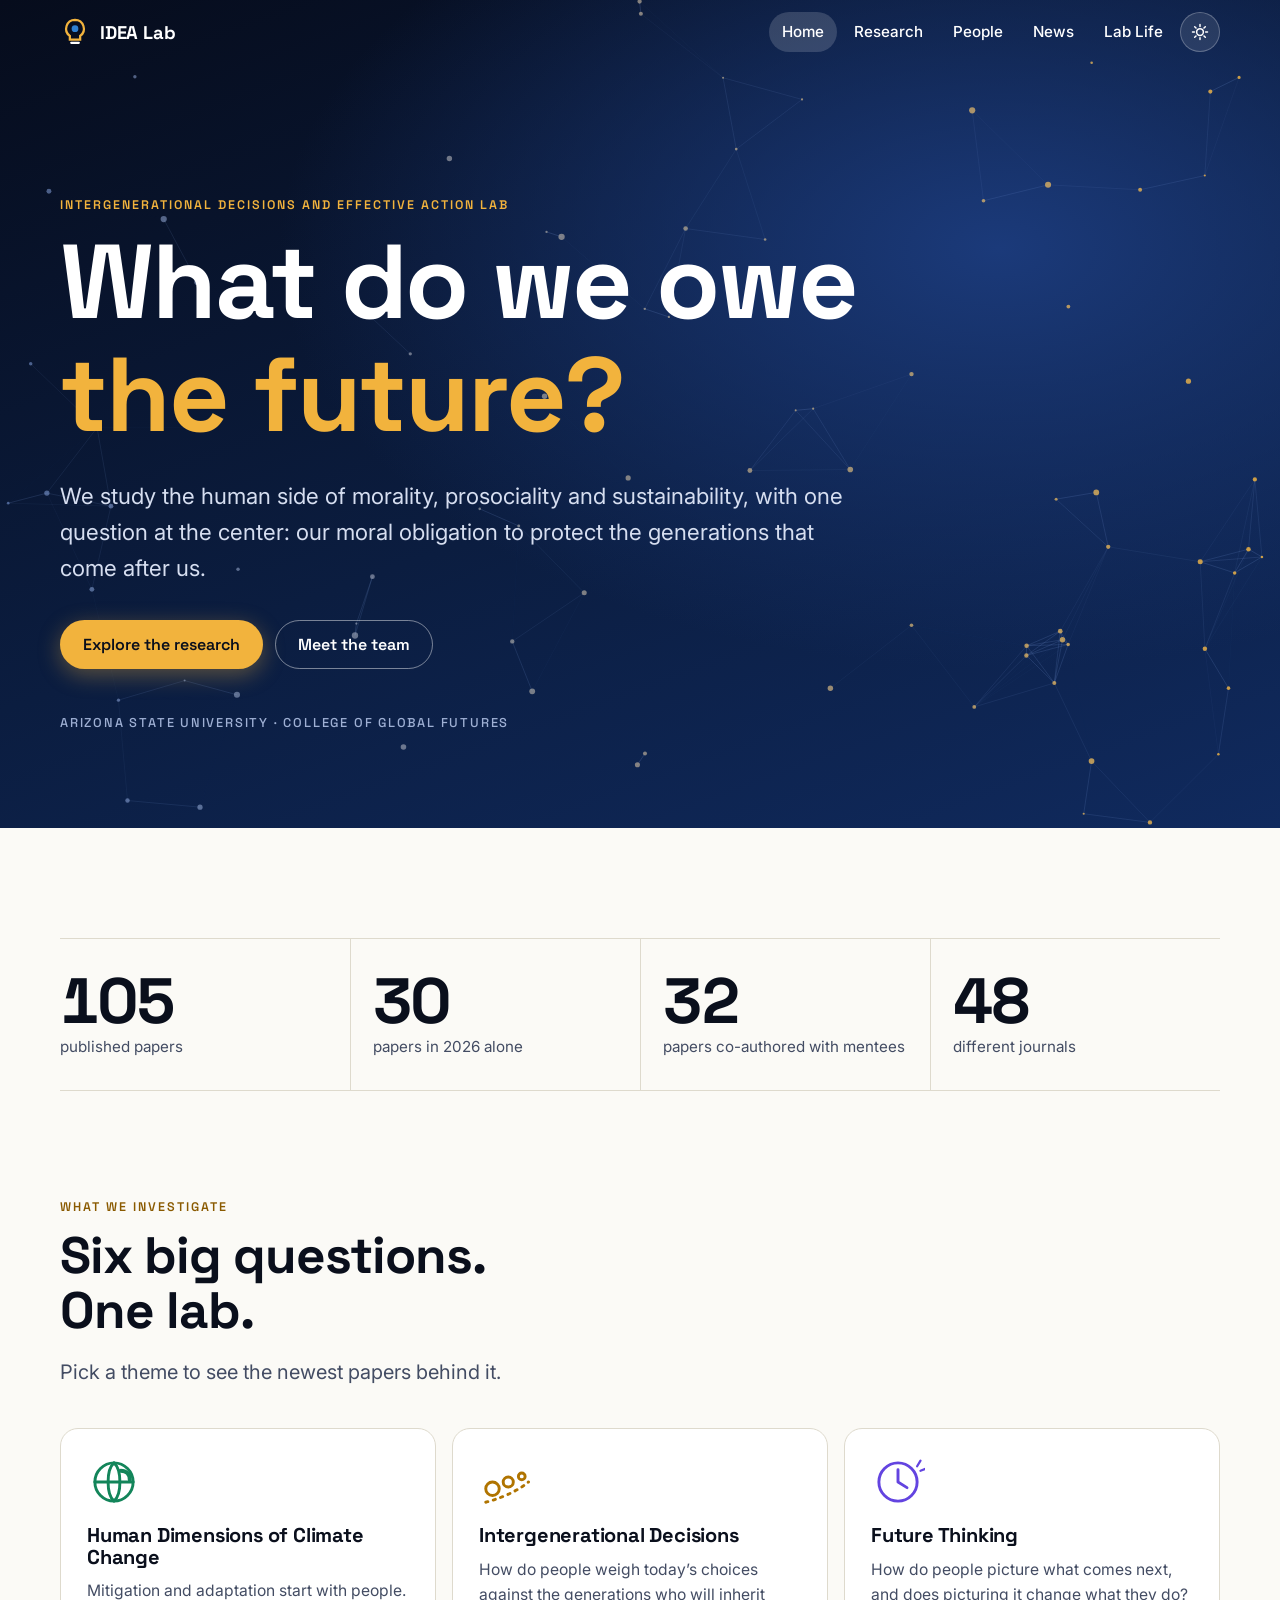
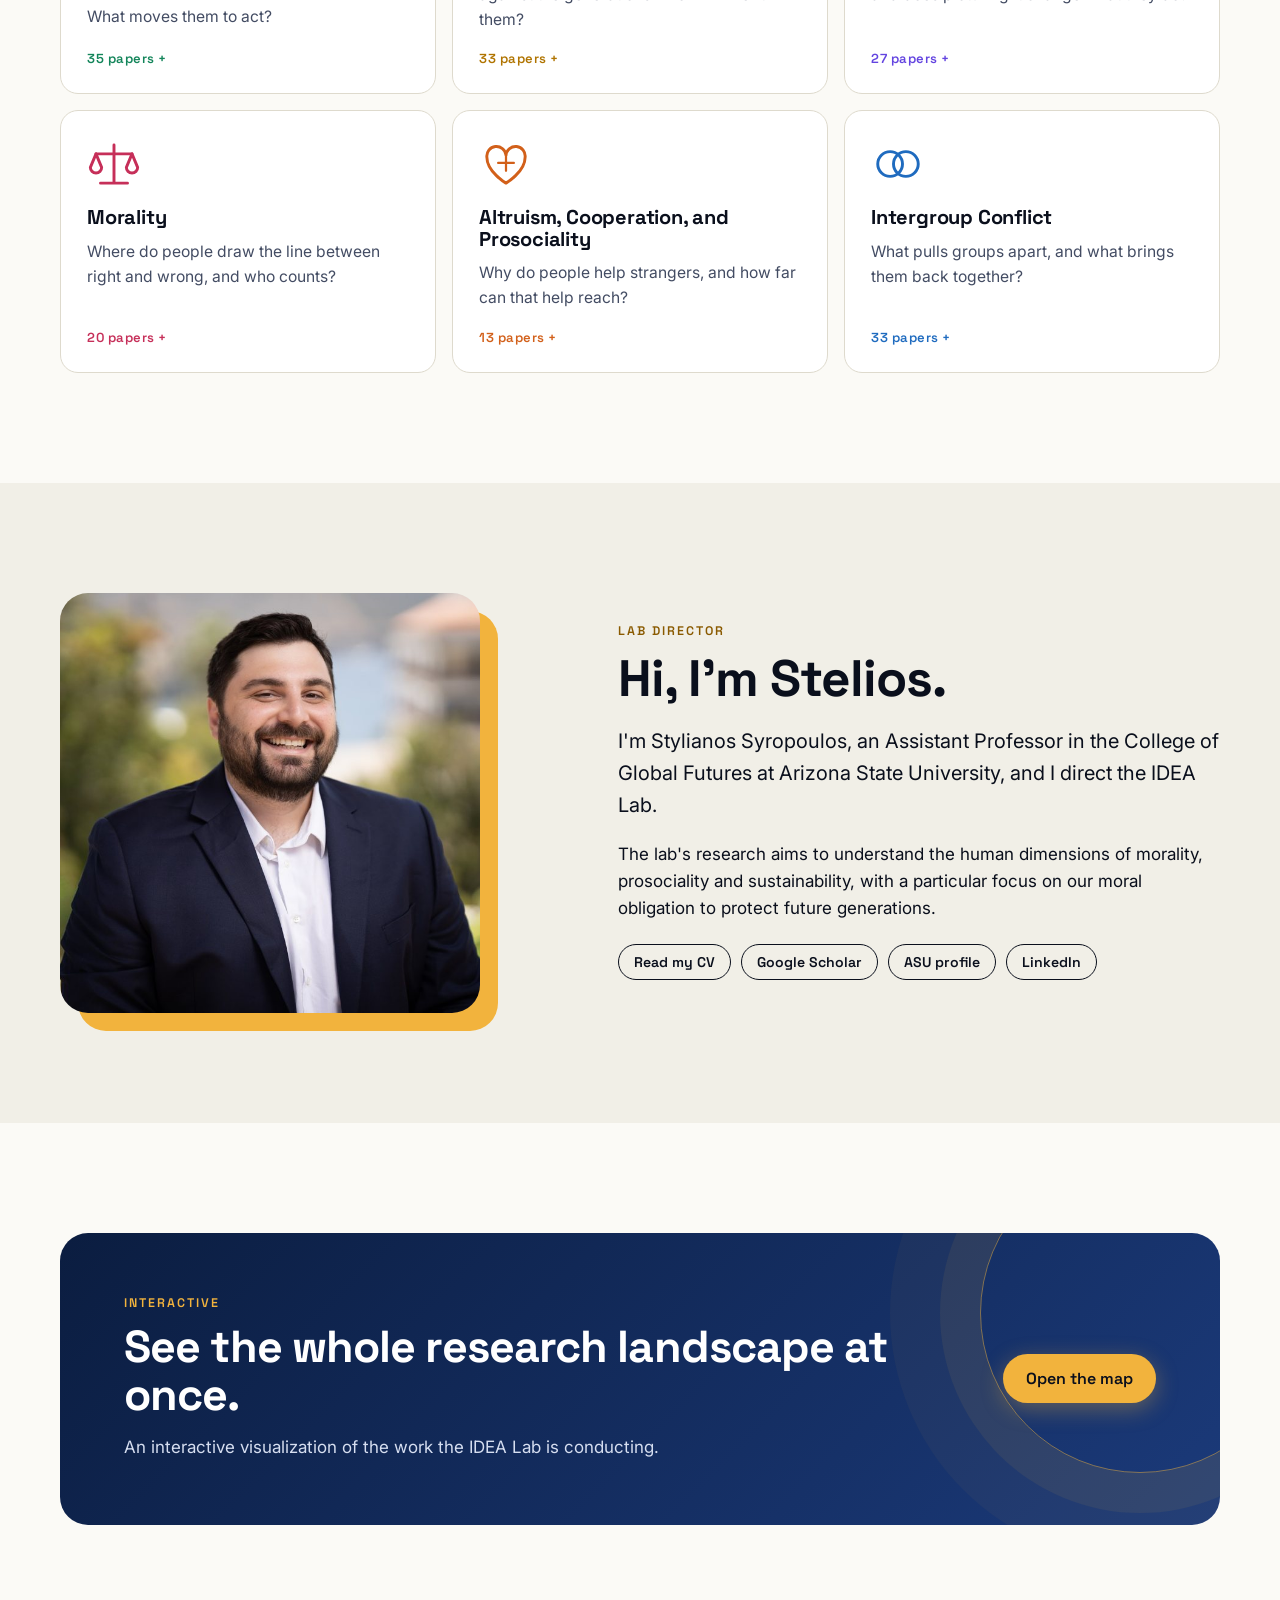
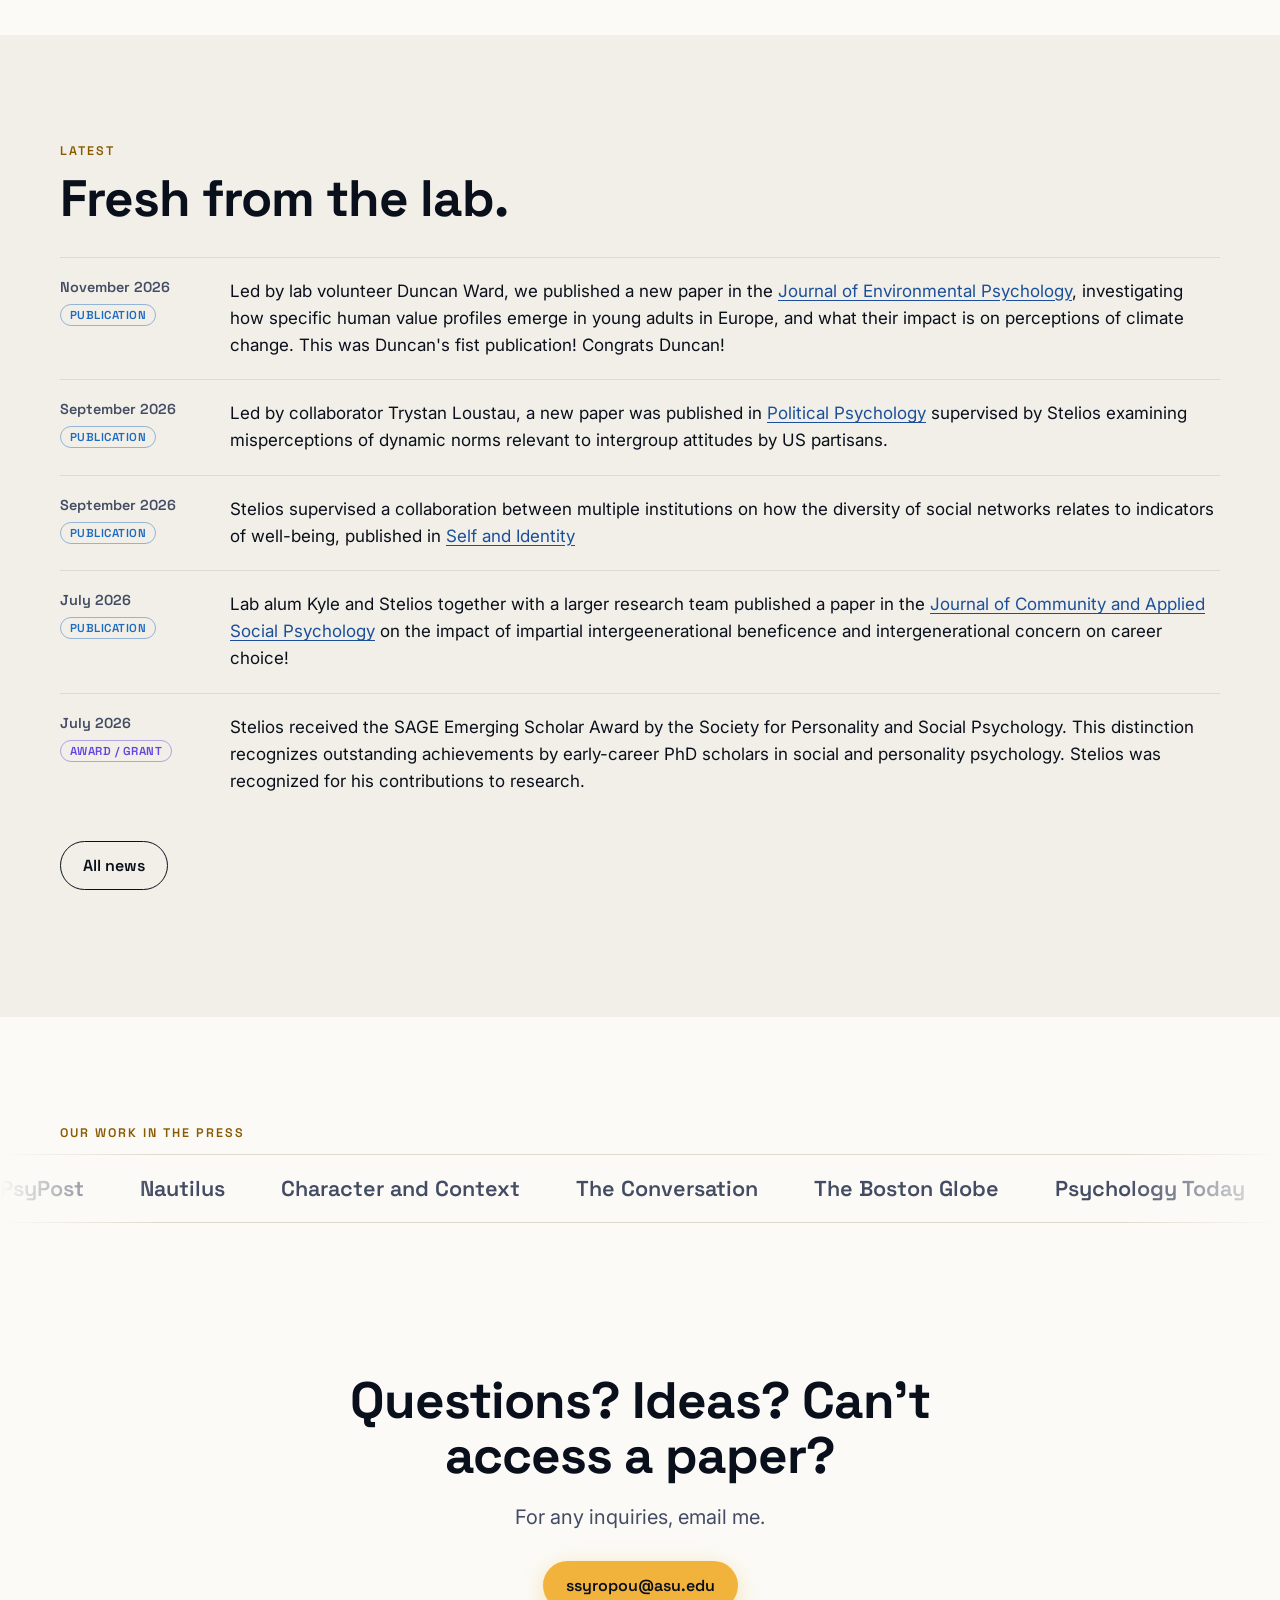
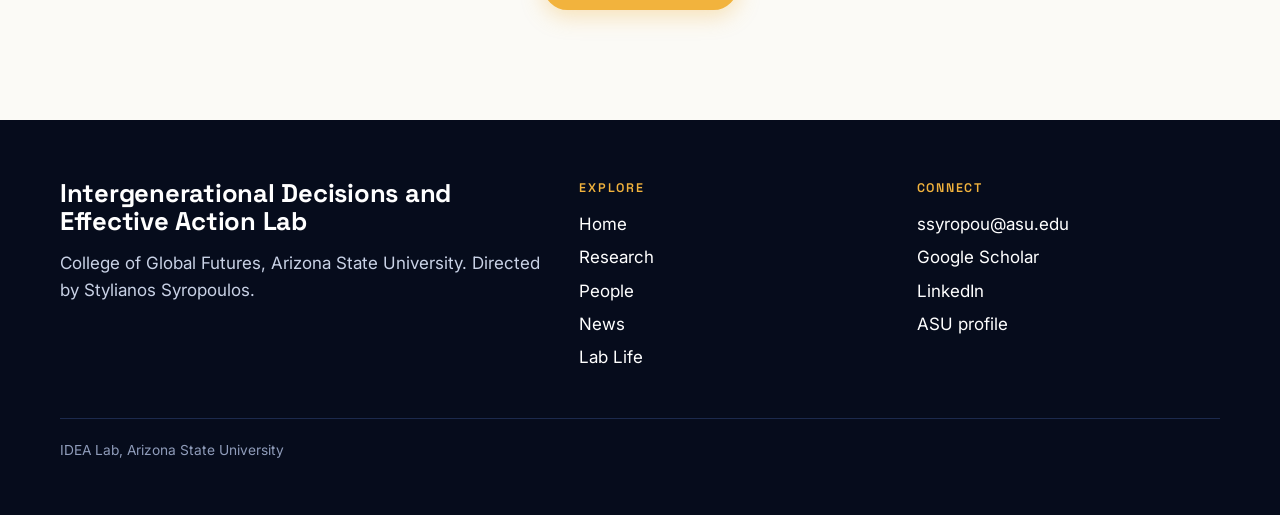
==== index.html @ 9a37e69f "Rebuild IDEA Lab website as an interactive static site Co-Authored-By: Claude Fable 5.2 <noreply@ant" ====
<!doctype html>
<html lang="en">
<head>
<meta charset="utf-8">
<meta name="viewport" content="width=device-width, initial-scale=1">
<title>IDEA Lab | Stylianos Syropoulos</title>
<meta name="description" content="The Intergenerational Decisions and Effective Action Lab at Arizona State University studies morality, prosociality and sustainability, with a focus on our obligation to protect future generations.">
<meta property="og:title" content="IDEA Lab | Stylianos Syropoulos">
<meta property="og:description" content="The Intergenerational Decisions and Effective Action Lab at Arizona State University studies morality, prosociality and sustainability, with a focus on our obligation to protect future generations.">
<meta property="og:image" content="assets/img/idea-lab-logo.png">
<link rel="icon" href="assets/img/favicon.svg" type="image/svg+xml">
<link rel="preconnect" href="https://fonts.googleapis.com">
<link rel="preconnect" href="https://fonts.gstatic.com" crossorigin>
<link href="https://fonts.googleapis.com/css2?family=Inter:wght@400;500;600&family=Space+Grotesk:wght@500;600;700&display=swap" rel="stylesheet">
<link rel="stylesheet" href="assets/css/site.css">
<script>try{var t=localStorage.getItem('theme')||(matchMedia('(prefers-color-scheme: dark)').matches?'dark':'light');document.documentElement.dataset.theme=t}catch(e){}</script>
</head>
<body data-page="home" class="home">
<header id="nav"></header>
<main>
<section class="hero">
  <canvas aria-hidden="true"></canvas>
  <div class="wrap">
    <span class="eyebrow">Intergenerational Decisions and Effective Action Lab</span>
    <h1>What do we owe <span class="rot">the future?</span></h1>
    <p>We study the human side of morality, prosociality and sustainability, with one question at the center: our moral obligation to protect the generations that come after us.</p>
    <div class="cta">
      <a class="btn gold" href="research.html">Explore the research</a>
      <a class="btn ghost" href="people.html">Meet the team</a>
    </div>
    <span class="scroll-hint">Arizona State University · College of Global Futures</span>
  </div>
</section>

<section class="section" style="padding-bottom:0">
  <div class="wrap"><div class="stats" id="stats"></div></div>
</section>

<section class="section">
  <div class="wrap">
    <span class="eyebrow">What we investigate</span>
    <h2>Six big questions.<br>One lab.</h2>
    <p class="lede" style="margin-top:18px">Pick a theme to see the newest papers behind it.</p>
    <div class="themes" id="themes"></div>
  </div>
</section>

<section class="section alt">
  <div class="wrap split">
    <div class="portrait reveal"><img src="assets/img/stelios.jpg" alt="Stylianos Syropoulos"></div>
    <div class="reveal">
      <span class="eyebrow">Lab director</span>
      <h2>Hi, I'm Stelios.</h2>
      <p class="lede" style="margin-top:18px;color:var(--ink)">I'm Stylianos Syropoulos, an Assistant Professor in the College of Global Futures at Arizona State University, and I direct the IDEA Lab.</p>
      <p>The lab's research aims to understand the human dimensions of morality, prosociality and sustainability, with a particular focus on our moral obligation to protect future generations.</p>
      <div class="links">
        <a class="btn line small" href="https://drive.google.com/file/d/1bDPRRRMNZccow4m5jPc5edH4H73I4Wsi/view?usp=sharing" target="_blank" rel="noopener">Read my CV</a>
        <a class="btn line small" href="https://scholar.google.com/citations?user=N1vvKpQAAAAJ&hl=en" target="_blank" rel="noopener">Google Scholar</a>
        <a class="btn line small" href="https://search.asu.edu/profile/3260579" target="_blank" rel="noopener">ASU profile</a>
        <a class="btn line small" href="https://www.linkedin.com/in/stylianos-syropoulos-165437382/" target="_blank" rel="noopener">LinkedIn</a>
      </div>
    </div>
  </div>
</section>

<section class="section">
  <div class="wrap">
    <div class="callout reveal">
      <div class="orb" aria-hidden="true"></div>
      <div><span class="eyebrow" style="color:var(--gold)">Interactive</span>
        <h2>See the whole research landscape at once.</h2>
        <p>An interactive visualization of the work the IDEA Lab is conducting.</p></div>
      <a class="btn gold" href="https://syropoulosstylianos-cyber.github.io/research-landscape/" target="_blank" rel="noopener">Open the map</a>
    </div>
  </div>
</section>

<section class="section alt">
  <div class="wrap">
    <span class="eyebrow">Latest</span>
    <h2>Fresh from the lab.</h2>
    <div class="news-list" id="latest"></div>
    <p style="margin-top:26px"><a class="btn line" href="news.html">All news</a></p>
  </div>
</section>

<section class="section" style="padding-bottom:40px">
  <div class="wrap"><span class="eyebrow">Our work in the press</span></div>
  <div class="marquee" id="outlets" aria-label="Media outlets that have covered the lab's research"></div>
</section>

<section class="section">
  <div class="wrap" style="text-align:center">
    <h2 style="max-width:18ch;margin-inline:auto">Questions? Ideas? Can't access a paper?</h2>
    <p class="lede" style="margin:18px auto 28px">For any inquiries, email me.</p>
    <a class="btn gold" href="mailto:ssyropou@asu.edu">ssyropou@asu.edu</a>
  </div>
</section>
</main>
<footer id="footer"></footer>
<script src="assets/js/site.js"></script>
</body>
</html>
---- assets/css/site.css ----
/* IDEA Lab site styles */
:root {
  --bg: #fbfaf6;
  --bg-2: #f1efe7;
  --ink: #0a0f1c;
  --muted: #434c63;
  --card: #ffffff;
  --line: #dedacd;
  --navy: #0b1d40;
  --navy-2: #13295a;
  --gold: #f2b33d;
  --gold-ink: #8a5a00;
  --link: #1b4f9c;
  --shadow: 0 1px 2px rgba(10, 15, 28, .06), 0 8px 28px rgba(10, 15, 28, .08);
  --c-climate: #13855a;
  --c-intergen: #b07400;
  --c-future: #6344e0;
  --c-morality: #c62f59;
  --c-prosocial: #d2601a;
  --c-intergroup: #1f6bbf;
  --c-publication: #1f6bbf;
  --c-presentation: #c62f59;
  --c-outreach: #13855a;
  --c-award: #6344e0;
  --c-lab: #b07400;
  --radius: 18px;
  --display: "Space Grotesk", "Inter", system-ui, sans-serif;
  --body: "Inter", system-ui, -apple-system, "Segoe UI", sans-serif;
}
:root[data-theme="dark"] {
  --bg: #070d1c;
  --bg-2: #0c1530;
  --ink: #f4f2ea;
  --muted: #b4bdd2;
  --card: #101a36;
  --line: #24325a;
  --gold-ink: #f2b33d;
  --link: #8fc0ff;
  --shadow: 0 1px 2px rgba(0, 0, 0, .4), 0 10px 30px rgba(0, 0, 0, .35);
  --c-climate: #4fd39f;
  --c-intergen: #f2b33d;
  --c-future: #a995ff;
  --c-morality: #ff7fa1;
  --c-prosocial: #ff9a5c;
  --c-intergroup: #74b4ff;
  --c-publication: #74b4ff;
  --c-presentation: #ff7fa1;
  --c-outreach: #4fd39f;
  --c-award: #a995ff;
  --c-lab: #f2b33d;
}
* { box-sizing: border-box; }
html { scroll-behavior: smooth; -webkit-text-size-adjust: 100%; }
body {
  margin: 0; background: var(--bg); color: var(--ink);
  font: 17px/1.6 var(--body); -webkit-font-smoothing: antialiased;
}
img { max-width: 100%; display: block; }
a { color: var(--link); text-underline-offset: 3px; }
h1, h2, h3 { font-family: var(--display); line-height: 1.08; letter-spacing: -.02em; margin: 0; }
h2 { font-size: clamp(2rem, 4.4vw, 3.2rem); }
h3 { font-size: 1.25rem; letter-spacing: -.01em; }
p { margin: 0 0 1em; }
button { font: inherit; color: inherit; cursor: pointer; }
.wrap { width: min(1160px, 100% - 40px); margin-inline: auto; }
.section { padding: clamp(56px, 9vw, 110px) 0; }
.section.alt { background: var(--bg-2); }
.eyebrow {
  font: 600 .78rem/1 var(--display); letter-spacing: .16em; text-transform: uppercase;
  color: var(--gold-ink); margin-bottom: 14px; display: block;
}
.lede { font-size: clamp(1.05rem, 1.6vw, 1.25rem); color: var(--muted); max-width: 62ch; }
.sr { position: absolute; width: 1px; height: 1px; overflow: hidden; clip: rect(0 0 0 0); }

/* nav */
#nav {
  position: sticky; top: 0; z-index: 50; height: 64px;
  background: color-mix(in srgb, var(--bg) 86%, transparent);
  backdrop-filter: saturate(1.4) blur(14px); border-bottom: 1px solid var(--line);
}
.nav-in { height: 64px; display: flex; align-items: center; gap: 22px; }
.brand { display: flex; align-items: center; gap: 10px; text-decoration: none; color: var(--ink); font: 700 1.15rem var(--display); letter-spacing: -.01em; }
.brand svg { width: 30px; height: 30px; }
.nav-links { margin-left: auto; display: flex; gap: 4px; align-items: center; }
.nav-links a {
  text-decoration: none; color: var(--ink); font-weight: 500; font-size: .95rem;
  padding: 8px 13px; border-radius: 999px; transition: background .2s;
}
.nav-links a:hover { background: var(--bg-2); }
.nav-links a[aria-current="page"] { background: var(--navy); color: #fff; }
:root[data-theme="dark"] .nav-links a[aria-current="page"] { background: var(--gold); color: #0a0f1c; }
.icon-btn {
  width: 40px; height: 40px; border-radius: 50%; border: 1px solid var(--line);
  background: var(--card); display: grid; place-items: center;
}
.icon-btn svg { width: 18px; height: 18px; }
#menu-btn { display: none; }
@media (max-width: 760px) {
  #menu-btn { display: grid; margin-left: auto; }
  .nav-links {
    position: absolute; top: 64px; left: 0; right: 0; flex-direction: column; align-items: stretch;
    background: var(--bg); border-bottom: 1px solid var(--line); padding: 10px 20px 18px; margin: 0; display: none;
  }
  .nav-links.open { display: flex; }
  .nav-links a { padding: 12px 14px; font-size: 1.05rem; }
  #theme-btn { align-self: flex-start; margin-top: 6px; }
}

/* buttons, chips */
.btn {
  display: inline-flex; align-items: center; gap: 8px; text-decoration: none;
  font: 600 1rem var(--display); padding: 13px 22px; border-radius: 999px;
  border: 1.5px solid transparent; transition: transform .15s, box-shadow .2s, background .2s;
}
.btn:hover { transform: translateY(-2px); }
.btn.gold { background: var(--gold); color: #0a0f1c; box-shadow: 0 6px 22px rgba(242, 179, 61, .35); }
.btn.ghost { border-color: rgba(255, 255, 255, .45); color: #fff; }
.btn.ghost:hover { background: rgba(255, 255, 255, .1); }
.btn.line { border-color: var(--ink); color: var(--ink); background: transparent; }
.btn.line:hover { background: var(--ink); color: var(--bg); }
.btn.small { padding: 8px 15px; font-size: .88rem; }
.chips { display: flex; flex-wrap: wrap; gap: 8px; }
.chip {
  --c: var(--ink);
  border: 1.5px solid var(--line); background: var(--card); color: var(--ink);
  padding: 7px 14px; border-radius: 999px; font: 500 .9rem var(--body);
  display: inline-flex; align-items: center; gap: 8px; transition: all .15s;
}
.chip::before { content: ""; width: 9px; height: 9px; border-radius: 50%; background: var(--c); }
.chip.plain::before { display: none; }
.chip:hover { border-color: var(--c); }
.chip[aria-pressed="true"] { background: var(--c); border-color: var(--c); color: #fff; }
.chip[aria-pressed="true"]::before { background: #fff; }
:root[data-theme="dark"] .chip[aria-pressed="true"] { color: #0a0f1c; }
:root[data-theme="dark"] .chip[aria-pressed="true"]::before { background: #0a0f1c; }
.chip .ct { opacity: .65; font-variant-numeric: tabular-nums; font-size: .82rem; }
.tag {
  --c: var(--muted); font: 600 .72rem var(--display); letter-spacing: .04em; text-transform: uppercase;
  color: var(--c); border: 1.5px solid color-mix(in srgb, var(--c) 45%, transparent);
  padding: 3px 9px; border-radius: 999px; background: transparent; white-space: nowrap;
}
button.tag:hover { background: color-mix(in srgb, var(--c) 14%, transparent); }
[data-c="climate"] { --c: var(--c-climate); } [data-c="intergen"] { --c: var(--c-intergen); }
[data-c="future"] { --c: var(--c-future); } [data-c="morality"] { --c: var(--c-morality); }
[data-c="prosocial"] { --c: var(--c-prosocial); } [data-c="intergroup"] { --c: var(--c-intergroup); }
[data-c="publication"] { --c: var(--c-publication); } [data-c="presentation"] { --c: var(--c-presentation); }
[data-c="outreach"] { --c: var(--c-outreach); } [data-c="award"] { --c: var(--c-award); } [data-c="lab"] { --c: var(--c-lab); }

/* hero */
.hero {
  position: relative; min-height: min(92vh, 860px); display: grid; align-items: center;
  background: radial-gradient(1200px 700px at 78% 30%, #1b3a7a 0%, transparent 60%), linear-gradient(160deg, #060c1c 0%, #0b1d40 55%, #102a5e 100%);
  color: #fff; overflow: hidden; margin-top: -64px; padding: 130px 0 90px;
}
.hero canvas { position: absolute; inset: 0; width: 100%; height: 100%; }
.hero .wrap { position: relative; }
.hero .eyebrow { color: var(--gold); }
.hero h1 { font-size: clamp(2.7rem, 8.2vw, 6.6rem); font-weight: 700; max-width: 13ch; }
.hero h1 .rot { color: var(--gold); display: inline-block; min-width: 4ch; transition: opacity .35s, transform .35s; }
.hero h1 .rot.out { opacity: 0; transform: translateY(.25em); }
.hero p { font-size: clamp(1.08rem, 1.9vw, 1.4rem); max-width: 56ch; color: #d6def0; margin: 26px 0 34px; }
.hero .cta { display: flex; flex-wrap: wrap; gap: 12px; }
.hero .scroll-hint { position: absolute; bottom: -62px; left: 0; font: 500 .8rem var(--display); letter-spacing: .14em; text-transform: uppercase; color: #9fb0d4; }
body.home #nav:not(.scrolled) { background: transparent; border-color: transparent; backdrop-filter: none; }
body.home #nav:not(.scrolled) .brand, body.home #nav:not(.scrolled) .nav-links a { color: #fff; }
body.home #nav:not(.scrolled) .nav-links a:hover { background: rgba(255, 255, 255, .12); }
body.home #nav:not(.scrolled) .nav-links a[aria-current="page"] { background: rgba(255, 255, 255, .16); color: #fff; }
body.home #nav:not(.scrolled) .icon-btn { background: rgba(255, 255, 255, .1); border-color: rgba(255, 255, 255, .25); color: #fff; }
@media (max-width: 760px) { body.home #nav:not(.scrolled) .nav-links { background: #0b1d40; } }

/* page head (inner pages) */
.page-head { padding: clamp(48px, 8vw, 96px) 0 clamp(24px, 4vw, 44px); }
.page-head h1 { font-size: clamp(2.6rem, 7vw, 5.2rem); max-width: 16ch; }
.page-head h1 em { font-style: normal; color: var(--gold-ink); }
.page-head .lede { margin-top: 20px; }

/* stats */
.stats { display: grid; grid-template-columns: repeat(4, 1fr); gap: 0; border-top: 1px solid var(--line); border-bottom: 1px solid var(--line); }
.stat { padding: 30px 22px; border-left: 1px solid var(--line); }
.stat:first-child { border-left: 0; padding-left: 0; }
.stat b { display: block; font: 700 clamp(2.4rem, 5vw, 4rem)/1 var(--display); letter-spacing: -.03em; font-variant-numeric: tabular-nums; }
.stat span { color: var(--muted); font-size: .95rem; }
@media (max-width: 760px) { .stats { grid-template-columns: 1fr 1fr; } .stat:nth-child(3) { border-left: 0; padding-left: 0; } .stat:nth-child(n+3) { border-top: 1px solid var(--line); } }

/* theme cards */
.themes { display: grid; grid-template-columns: repeat(3, 1fr); gap: 16px; margin-top: 40px; }
@media (max-width: 960px) { .themes { grid-template-columns: 1fr 1fr; } }
@media (max-width: 620px) { .themes { grid-template-columns: 1fr; } }
.theme {
  text-align: left; background: var(--card); border: 1.5px solid var(--line); border-radius: var(--radius);
  padding: 26px; position: relative; overflow: hidden; transition: transform .2s, border-color .2s, box-shadow .2s;
  display: flex; flex-direction: column; gap: 10px;
}
.theme:hover, .theme[aria-expanded="true"] { transform: translateY(-4px); border-color: var(--c); box-shadow: var(--shadow); }
.theme svg.ico { width: 54px; height: 54px; color: var(--c); margin-bottom: 6px; }
.theme .q { color: var(--muted); font-size: .98rem; margin: 0; }
.theme .n { font: 600 .82rem var(--display); color: var(--c); letter-spacing: .04em; margin-top: auto; padding-top: 8px; }
.theme .n::after { content: " +"; }
.theme[aria-expanded="true"] .n::after { content: " \2212"; }
.theme-panel {
  grid-column: 1 / -1; background: var(--card); border: 1.5px solid var(--c); border-radius: var(--radius);
  padding: 26px; animation: pop .25s ease;
}
.theme-panel ol { list-style: none; margin: 14px 0 18px; padding: 0; display: grid; gap: 12px; }
.theme-panel li a { color: var(--ink); font-weight: 600; text-decoration: none; }
.theme-panel li a:hover { text-decoration: underline; }
.theme-panel li small { display: block; color: var(--muted); }
@keyframes pop { from { opacity: 0; transform: translateY(-8px); } }

/* split */
.split { display: grid; grid-template-columns: 1fr 1.25fr; gap: clamp(28px, 6vw, 80px); align-items: center; }
@media (max-width: 820px) { .split { grid-template-columns: 1fr; } }
.portrait { position: relative; max-width: 420px; }
.portrait img { border-radius: 28px; width: 100%; aspect-ratio: 1; object-fit: cover; position: relative; }
.portrait::before { content: ""; position: absolute; inset: 18px -18px -18px 18px; border-radius: 28px; background: var(--gold); }
.links { display: flex; flex-wrap: wrap; gap: 10px; margin-top: 22px; }

/* news */
.news-list { display: grid; gap: 0; margin-top: 30px; }
.news-item {
  display: grid; grid-template-columns: 150px 1fr; gap: 20px; padding: 20px 0; border-top: 1px solid var(--line);
}
.news-item .when { font: 600 .9rem var(--display); color: var(--muted); display: flex; flex-direction: column; gap: 8px; align-items: flex-start; }
.news-item p { margin: 0; }
@media (max-width: 620px) { .news-item { grid-template-columns: 1fr; gap: 8px; } .news-item .when { flex-direction: row; align-items: center; } }
.timeline { position: relative; margin-top: 10px; }
.tl-year { font: 700 clamp(3rem, 8vw, 5.5rem)/1 var(--display); letter-spacing: -.04em; color: color-mix(in srgb, var(--ink) 14%, transparent); margin: 46px 0 6px; }
.tl-month { display: grid; grid-template-columns: 150px 1fr; gap: 20px; padding: 22px 0; border-top: 1px solid var(--line); }
.tl-month > h3 { position: sticky; top: 84px; align-self: start; }
.tl-month > h3 small { display: block; font: 500 .82rem var(--body); color: var(--muted); letter-spacing: 0; margin-top: 4px; }
.tl-items { display: grid; gap: 12px; }
.tl-item { background: var(--card); border: 1px solid var(--line); border-left: 5px solid var(--c); border-radius: 12px; padding: 14px 18px; }
.tl-item .tag { float: right; margin: 2px 0 6px 12px; }
.tl-item p { margin: 0; }
@media (max-width: 620px) { .tl-month { grid-template-columns: 1fr; gap: 10px; } .tl-month > h3 { position: static; } }

/* marquee */
.marquee { overflow: hidden; border-block: 1px solid var(--line); padding: 20px 0; mask-image: linear-gradient(90deg, transparent, #000 12%, #000 88%, transparent); }
.marquee-track { display: flex; gap: 56px; width: max-content; animation: slide 46s linear infinite; }
.marquee:hover .marquee-track { animation-play-state: paused; }
.marquee span { font: 600 1.35rem var(--display); color: var(--muted); white-space: nowrap; }
@keyframes slide { to { transform: translateX(-50%); } }

/* callout */
.callout {
  background: linear-gradient(135deg, #0b1d40, #1b3a7a); color: #fff; border-radius: 28px;
  padding: clamp(30px, 6vw, 64px); display: grid; grid-template-columns: 1.4fr auto; gap: 30px; align-items: center; position: relative; overflow: hidden;
}
.callout h2 { font-size: clamp(1.8rem, 4vw, 2.8rem); }
.callout p { color: #d6def0; margin: 14px 0 0; max-width: 52ch; }
.callout .orb { position: absolute; right: -80px; top: -80px; width: 320px; height: 320px; border-radius: 50%; border: 1px solid rgba(242, 179, 61, .5); box-shadow: 0 0 0 40px rgba(242, 179, 61, .07), 0 0 0 90px rgba(242, 179, 61, .04); }
@media (max-width: 760px) { .callout { grid-template-columns: 1fr; } }

/* research */
.yearchart { display: flex; align-items: flex-end; gap: 10px; height: 190px; margin: 34px 0 8px; }
.ybar { flex: 1; display: flex; flex-direction: column; justify-content: flex-end; align-items: center; gap: 6px; background: none; border: 0; padding: 0; height: 100%; }
.ybar i { display: block; width: 100%; border-radius: 8px 8px 2px 2px; background: color-mix(in srgb, var(--ink) 18%, transparent); transition: background .2s, height .6s cubic-bezier(.2, .8, .2, 1); min-height: 4px; }
.ybar:hover i { background: color-mix(in srgb, var(--ink) 40%, transparent); }
.ybar[aria-pressed="true"] i { background: var(--gold); }
.ybar b { font: 700 .95rem var(--display); }
.ybar span { font: 500 .82rem var(--display); color: var(--muted); }
.controls { position: sticky; top: 64px; z-index: 20; background: color-mix(in srgb, var(--bg) 92%, transparent); backdrop-filter: blur(12px); padding: 16px 0; border-bottom: 1px solid var(--line); display: grid; gap: 12px; }
.search { position: relative; }
.search input {
  width: 100%; font: 500 1.05rem var(--body); padding: 15px 18px 15px 48px; border-radius: 14px;
  border: 1.5px solid var(--line); background: var(--card); color: var(--ink); outline: none;
}
.search input:focus { border-color: var(--ink); }
.search svg { position: absolute; left: 16px; top: 50%; translate: 0 -50%; width: 20px; height: 20px; color: var(--muted); }
.result-line { display: flex; justify-content: space-between; align-items: center; gap: 12px; flex-wrap: wrap; margin: 22px 0 8px; color: var(--muted); font-size: .95rem; }
.result-line b { color: var(--ink); font-family: var(--display); font-size: 1.15rem; }
.linkish { background: none; border: 0; padding: 0; color: var(--link); text-decoration: underline; text-underline-offset: 3px; }
.pubs { display: grid; gap: 12px; }
.pub {
  background: var(--card); border: 1px solid var(--line); border-radius: 16px; padding: 20px 22px;
  display: grid; grid-template-columns: 58px 1fr; gap: 6px 16px; transition: border-color .2s, box-shadow .2s;
}
.pub:hover { border-color: color-mix(in srgb, var(--ink) 40%, transparent); box-shadow: var(--shadow); }
.pub .num { font: 700 1.5rem/1.2 var(--display); color: color-mix(in srgb, var(--ink) 28%, transparent); font-variant-numeric: tabular-nums; }
.pub h3 { font: 600 1.14rem/1.35 var(--display); letter-spacing: -.01em; }
.pub h3 a { color: var(--ink); text-decoration: none; background: linear-gradient(var(--gold), var(--gold)) 0 100% / 0 2px no-repeat; transition: background-size .25s; }
.pub h3 a:hover { background-size: 100% 2px; }
.pub .au { color: var(--muted); font-size: .92rem; margin: 6px 0 0; }
.pub .au b { color: var(--ink); }
.pub .meta { display: flex; flex-wrap: wrap; gap: 8px; align-items: center; margin-top: 10px; font-size: .9rem; }
.pub .jr { font-weight: 600; font-style: italic; }
.pub .press { font-size: .9rem; margin-top: 8px; color: var(--muted); }
.pub .cite { grid-column: 2; margin-top: 10px; font-size: .9rem; background: var(--bg-2); border-radius: 10px; padding: 12px 14px; overflow-wrap: anywhere; }
.pub .cite a { color: inherit; }
@media (max-width: 620px) { .pub { grid-template-columns: 1fr; } .pub .cite { grid-column: 1; } .pub .num { font-size: 1rem; } }
.legend { color: var(--muted); font-size: .88rem; margin-top: 10px; }
.empty { text-align: center; padding: 60px 0; color: var(--muted); }

/* people */
.people { display: grid; grid-template-columns: repeat(auto-fill, minmax(230px, 1fr)); gap: 18px; margin-top: 34px; }
.person {
  text-align: left; background: var(--card); border: 1px solid var(--line); border-radius: var(--radius); padding: 0; overflow: hidden;
  transition: transform .2s, box-shadow .2s; display: flex; flex-direction: column;
}
.person:hover { transform: translateY(-5px); box-shadow: var(--shadow); }
.person .ph { aspect-ratio: 1; overflow: hidden; background: var(--bg-2); }
.person img { width: 100%; height: 100%; object-fit: cover; transition: transform .5s; }
.person:hover img { transform: scale(1.05); }
.person .tx { padding: 16px 18px 18px; }
.person .role { font: 600 .74rem var(--display); letter-spacing: .08em; text-transform: uppercase; color: var(--gold-ink); }
.person h3 { margin-top: 5px; font-size: 1.12rem; }
.person .more { color: var(--muted); font-size: .86rem; margin-top: 8px; display: block; }
.person .now { font-size: .9rem; color: var(--muted); margin: 8px 0 0; }
.director { display: grid; grid-template-columns: 300px 1fr; gap: clamp(24px, 5vw, 56px); align-items: center; background: var(--card); border: 1px solid var(--line); border-radius: 28px; padding: clamp(20px, 4vw, 40px); margin-top: 34px; }
.director img { border-radius: 20px; aspect-ratio: 1; object-fit: cover; width: 100%; }
@media (max-width: 760px) { .director { grid-template-columns: 1fr; } .director img { max-width: 260px; } }

dialog { border: 0; padding: 0; background: transparent; max-width: min(760px, 100% - 28px); width: 100%; color: var(--ink); }
dialog::backdrop { background: rgba(4, 8, 20, .72); backdrop-filter: blur(4px); }
.modal { background: var(--card); border-radius: 24px; padding: clamp(22px, 4vw, 38px); display: grid; grid-template-columns: 200px 1fr; gap: 26px; position: relative; animation: pop .25s ease; }
.modal img { border-radius: 16px; aspect-ratio: 1; object-fit: cover; width: 100%; }
.modal .bio { font-size: .98rem; }
@media (max-width: 620px) { .modal { grid-template-columns: 1fr; } .modal img { max-width: 160px; } }
.x { position: absolute; top: 12px; right: 12px; }

/* lab life */
.events { display: grid; gap: clamp(36px, 6vw, 70px); margin-top: 30px; }
.event { display: grid; grid-template-columns: 1fr 1.5fr; gap: clamp(20px, 4vw, 48px); align-items: start; }
.event:nth-child(even) { grid-template-columns: 1.5fr 1fr; }
.event:nth-child(even) .ev-tx { order: 2; }
.ev-tx { position: sticky; top: 96px; }
.ev-tx time { font: 600 .82rem var(--display); letter-spacing: .14em; text-transform: uppercase; color: var(--gold-ink); }
.ev-tx p { font: 500 clamp(1.2rem, 2.2vw, 1.6rem)/1.3 var(--display); letter-spacing: -.01em; margin-top: 10px; }
.shots { display: grid; gap: 10px; grid-template-columns: repeat(2, 1fr); }
.shots.n1 { grid-template-columns: 1fr; }
.shots.n3 button:first-child { grid-column: 1 / -1; }
.shots button { border: 0; padding: 0; border-radius: 16px; overflow: hidden; background: var(--bg-2); cursor: zoom-in; }
.shots img { width: 100%; height: 100%; object-fit: cover; aspect-ratio: 4 / 3; transition: transform .5s; }
.shots.n1 img { aspect-ratio: auto; max-height: 560px; }
.shots button:hover img { transform: scale(1.04); }
@media (max-width: 760px) { .event, .event:nth-child(even) { grid-template-columns: 1fr; } .event:nth-child(even) .ev-tx { order: 0; } .ev-tx { position: static; } }
.lightbox { max-width: none; width: 100vw; height: 100vh; max-height: none; margin: 0; }
.lightbox .lb { width: 100%; height: 100%; display: grid; place-items: center; position: relative; padding: 56px 16px; }
.lightbox img { max-width: 100%; max-height: calc(100vh - 150px); border-radius: 12px; }
.lightbox figcaption { color: #fff; text-align: center; margin-top: 14px; max-width: 70ch; font-size: .95rem; }
.lightbox .icon-btn { position: absolute; background: rgba(255, 255, 255, .14); border-color: rgba(255, 255, 255, .3); color: #fff; }
.lightbox .prev { left: 14px; top: 50%; } .lightbox .next { right: 14px; top: 50%; } .lightbox .x { top: 14px; right: 14px; }

/* footer */
footer { background: #060c1c; color: #c9d2e6; padding: 60px 0 40px; margin-top: 0; }
footer .cols { display: grid; grid-template-columns: 1.6fr 1fr 1fr; gap: 34px; }
footer h3 { color: #fff; font-size: 1.6rem; }
footer h4 { font: 600 .78rem var(--display); letter-spacing: .14em; text-transform: uppercase; color: var(--gold); margin: 0 0 12px; }
footer a { color: #fff; text-decoration: none; display: block; padding: 3px 0; }
footer a:hover { text-decoration: underline; }
footer .fine { margin-top: 44px; padding-top: 20px; border-top: 1px solid #1c2a4d; font-size: .86rem; color: #8f9cba; }
@media (max-width: 760px) { footer .cols { grid-template-columns: 1fr; } }

/* reveal */
.reveal { opacity: 0; transform: translateY(22px); transition: opacity .7s ease, transform .7s ease; }
.reveal.in { opacity: 1; transform: none; }
@media (prefers-reduced-motion: reduce) {
  .reveal { opacity: 1; transform: none; transition: none; }
  .marquee-track { animation: none; flex-wrap: wrap; width: auto; }
  html { scroll-behavior: auto; }
}
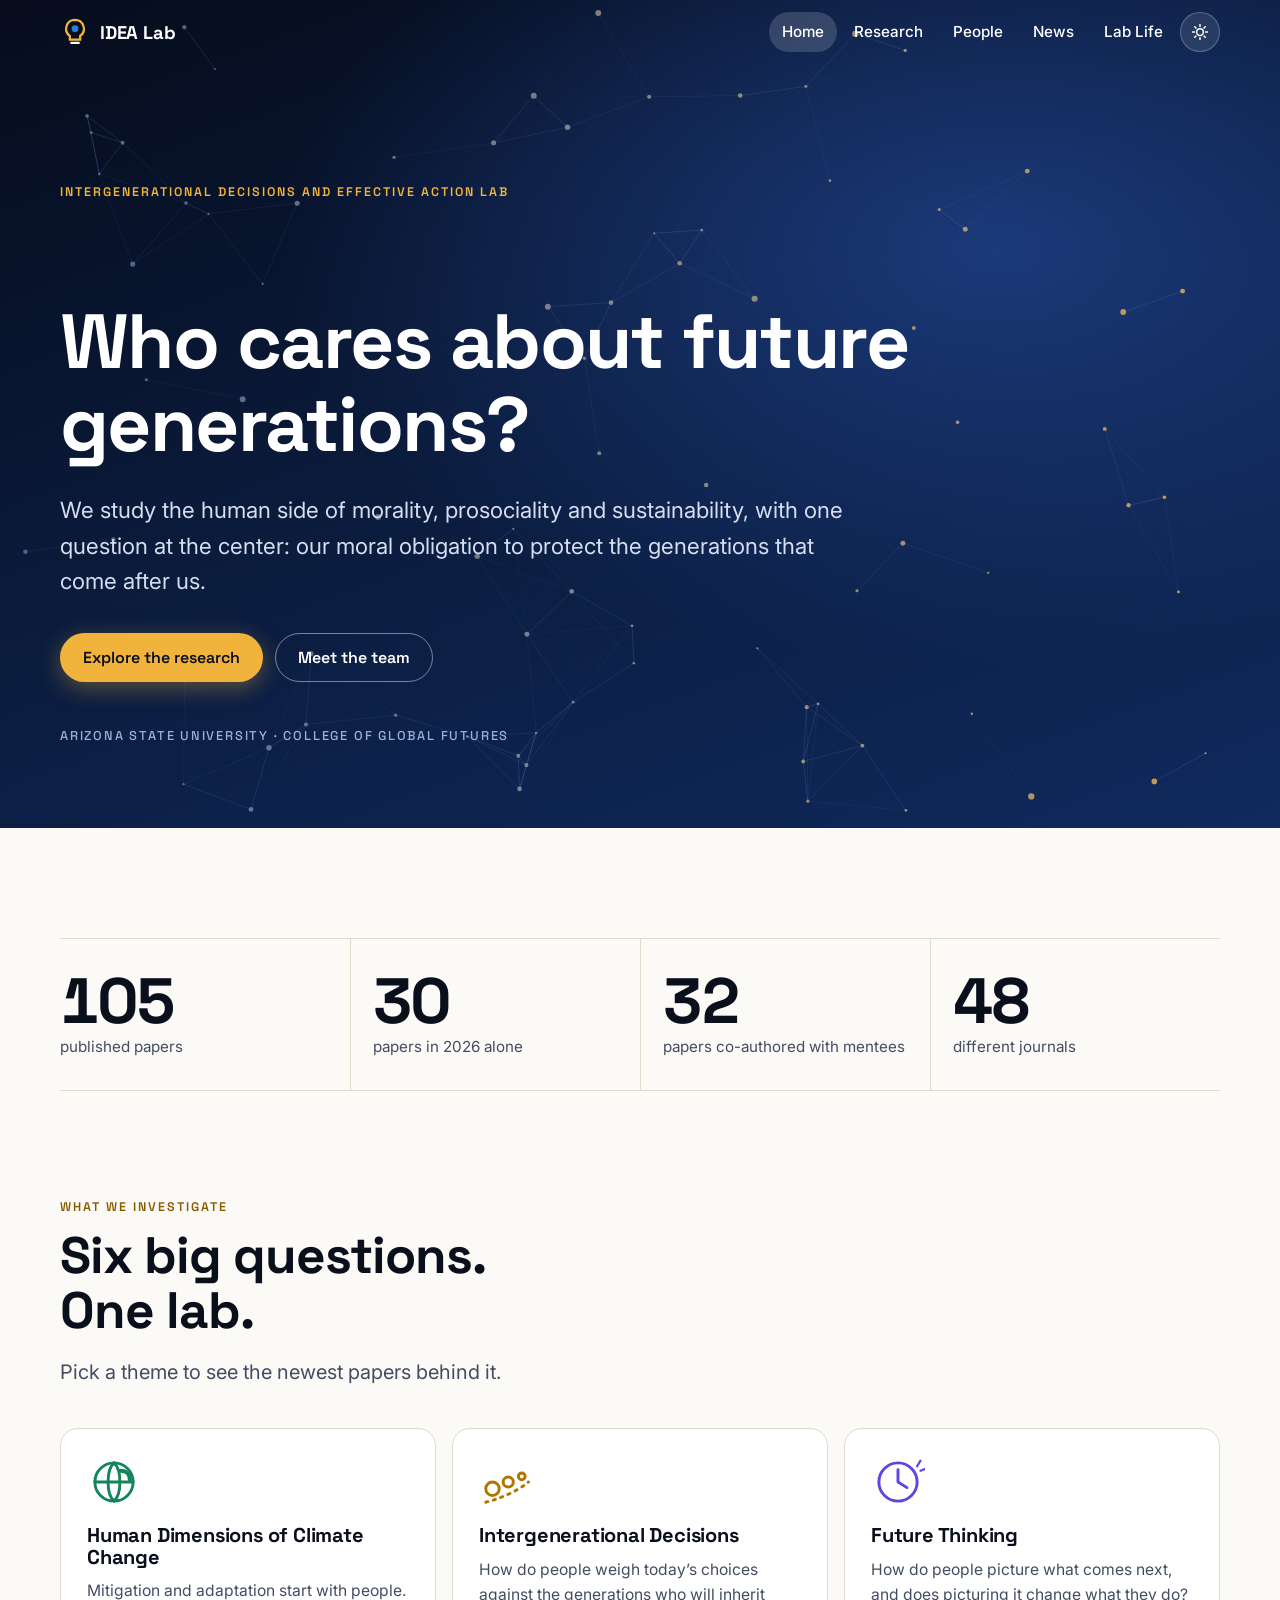
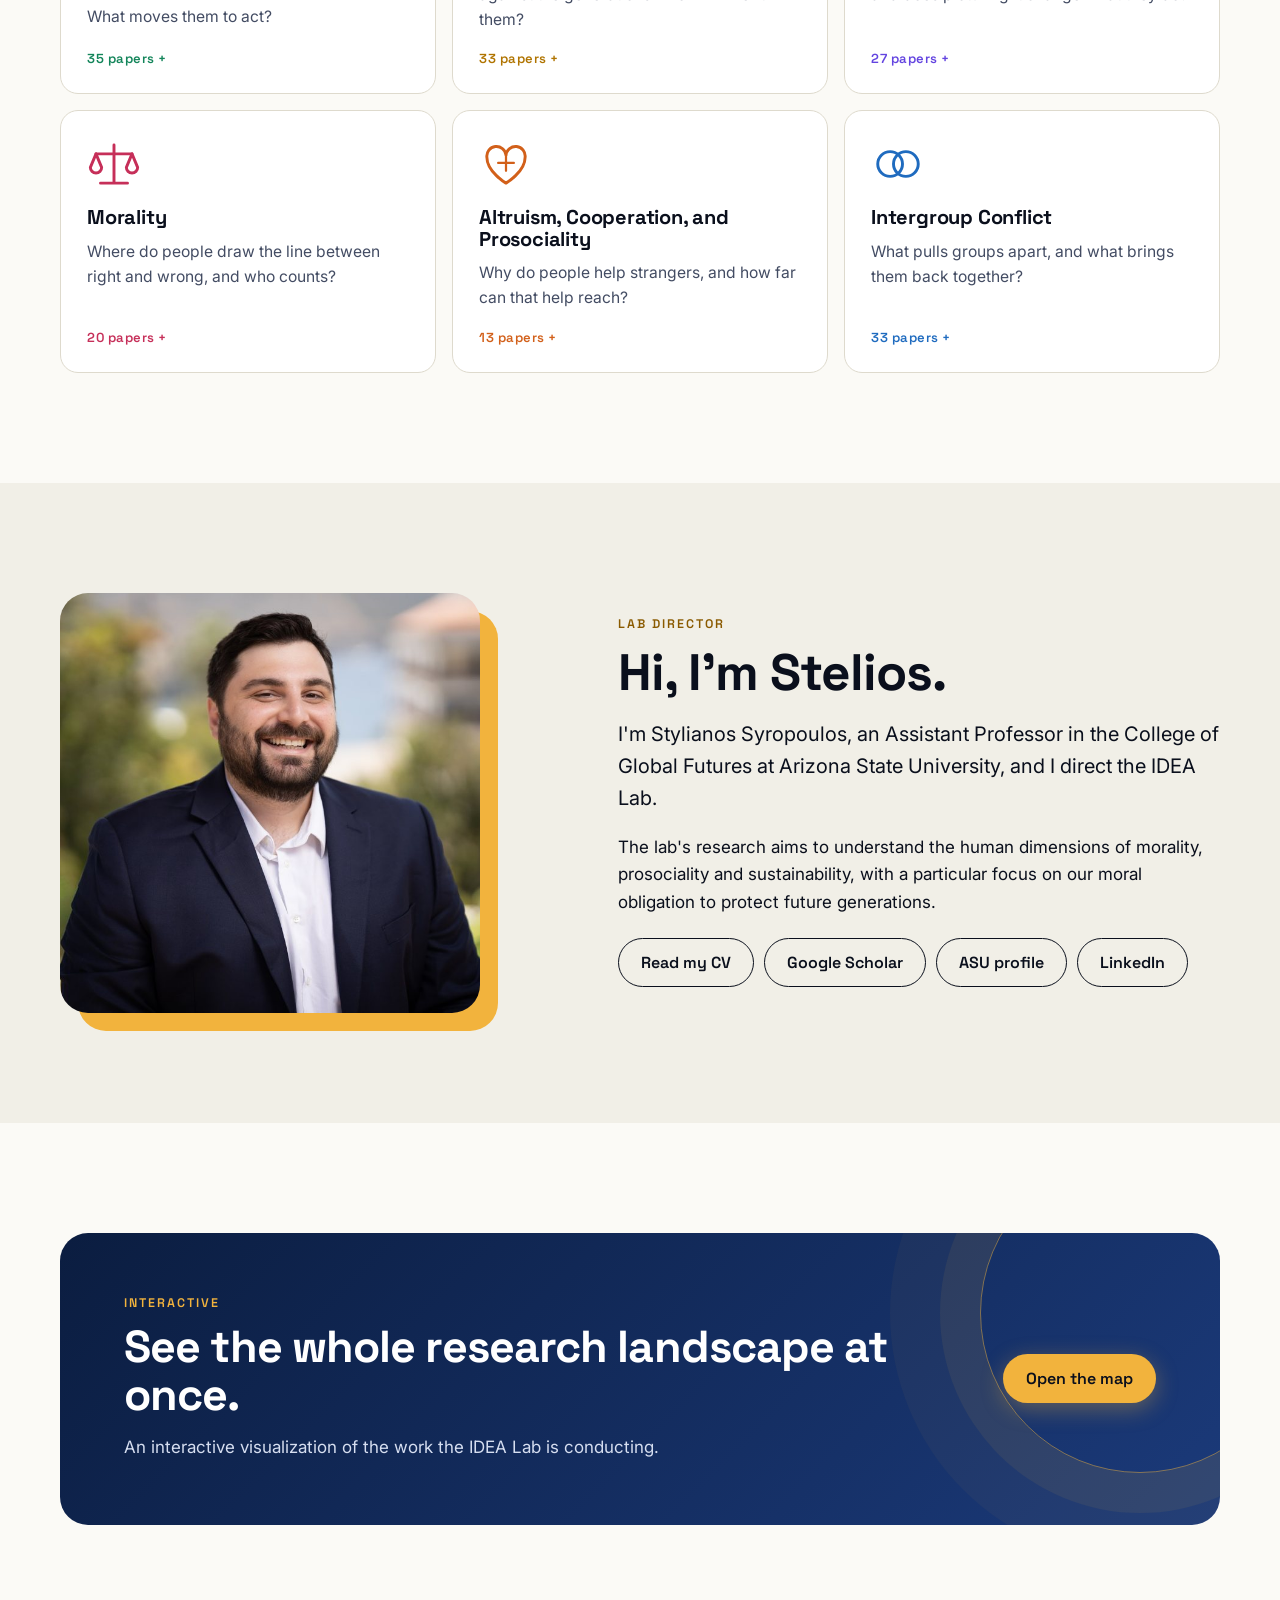
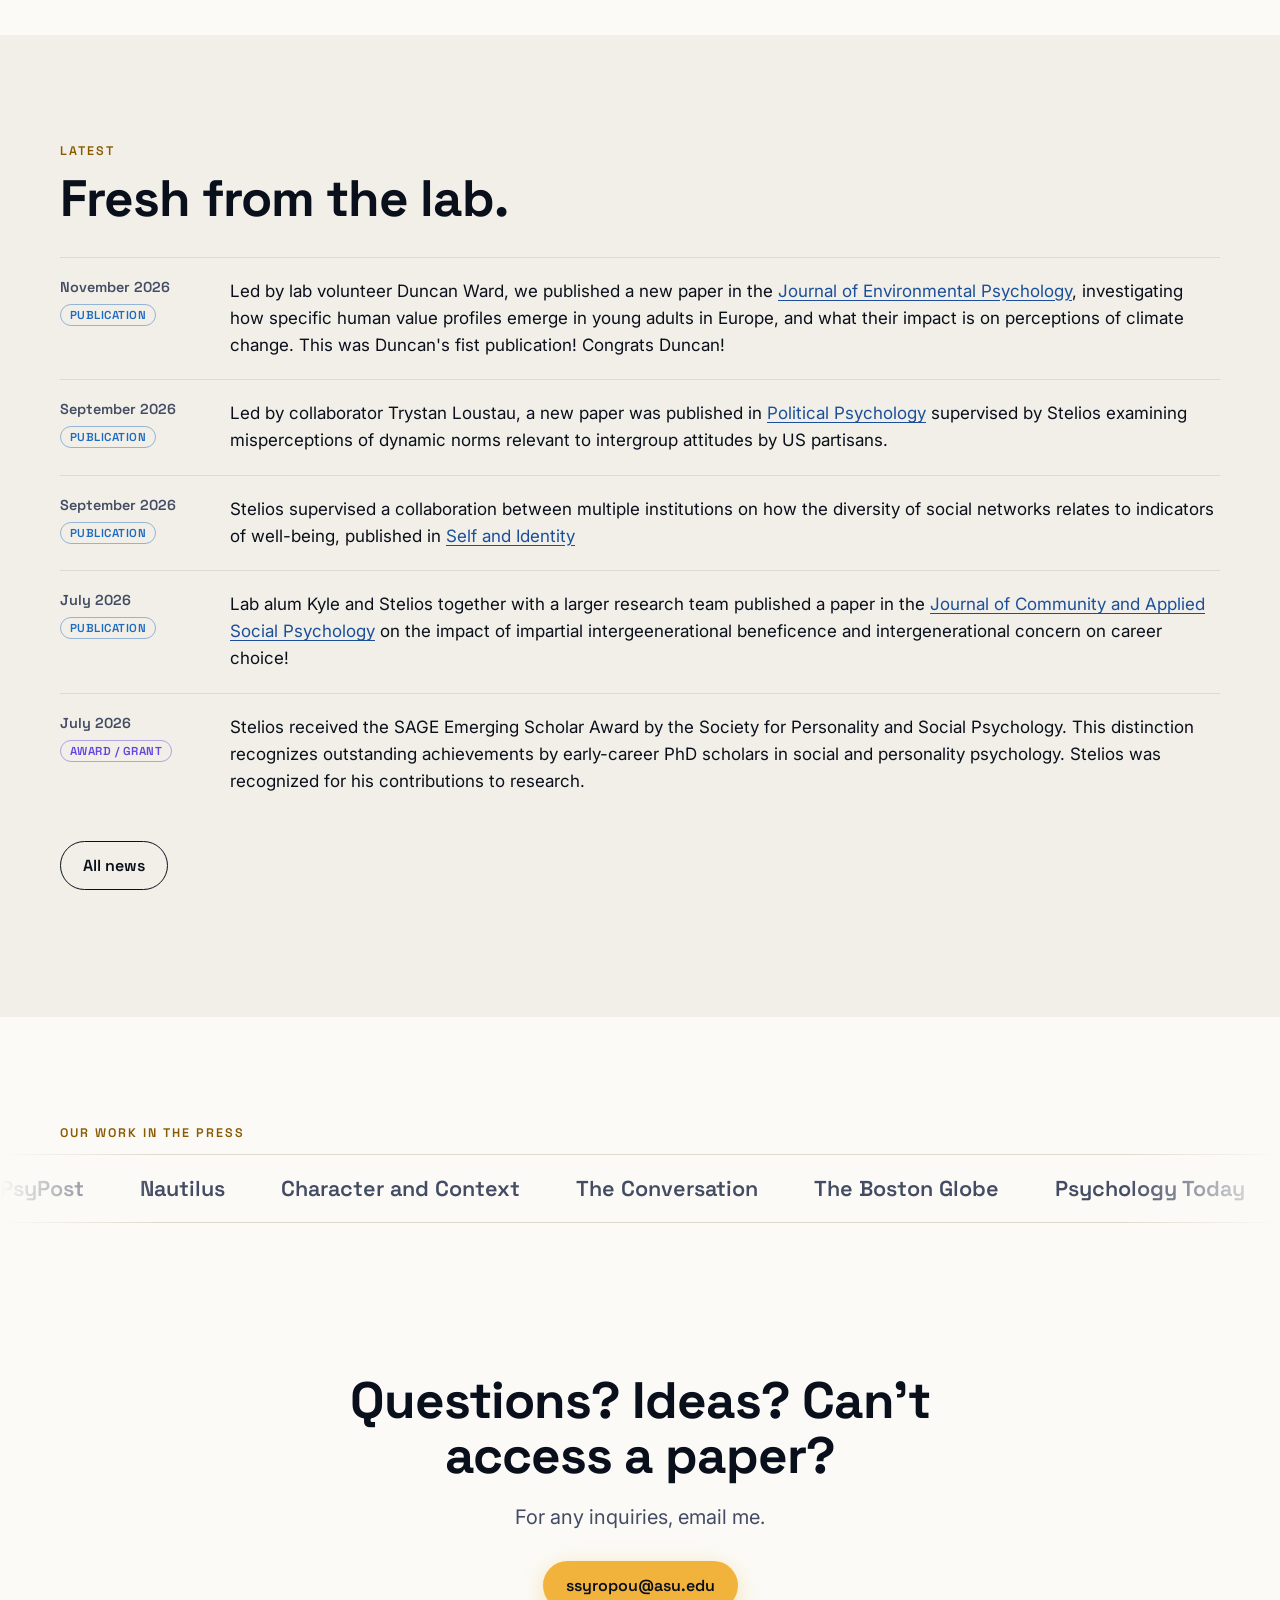
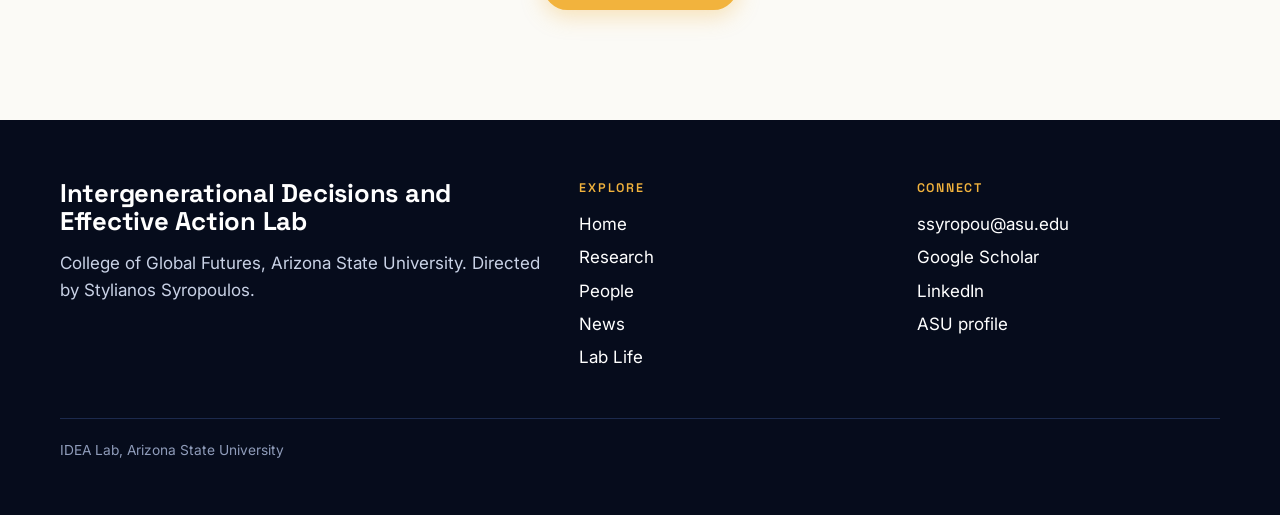
==== commit ed965e6b: "Rotate research questions in hero, enlarge profile links, retitle alumni section Co-Authored-By: Cla" ====
--- a/index.html
+++ b/index.html
@@ -22,7 +22,7 @@
   <canvas aria-hidden="true"></canvas>
   <div class="wrap">
     <span class="eyebrow">Intergenerational Decisions and Effective Action Lab</span>
-    <h1>What do we owe <span class="rot">the future?</span></h1>
+    <h1><span class="rot">Who cares about future generations?</span></h1>
     <p>We study the human side of morality, prosociality and sustainability, with one question at the center: our moral obligation to protect the generations that come after us.</p>
     <div class="cta">
       <a class="btn gold" href="research.html">Explore the research</a>
@@ -54,10 +54,10 @@
       <p class="lede" style="margin-top:18px;color:var(--ink)">I'm Stylianos Syropoulos, an Assistant Professor in the College of Global Futures at Arizona State University, and I direct the IDEA Lab.</p>
       <p>The lab's research aims to understand the human dimensions of morality, prosociality and sustainability, with a particular focus on our moral obligation to protect future generations.</p>
       <div class="links">
-        <a class="btn line small" href="https://drive.google.com/file/d/1bDPRRRMNZccow4m5jPc5edH4H73I4Wsi/view?usp=sharing" target="_blank" rel="noopener">Read my CV</a>
-        <a class="btn line small" href="https://scholar.google.com/citations?user=N1vvKpQAAAAJ&hl=en" target="_blank" rel="noopener">Google Scholar</a>
-        <a class="btn line small" href="https://search.asu.edu/profile/3260579" target="_blank" rel="noopener">ASU profile</a>
-        <a class="btn line small" href="https://www.linkedin.com/in/stylianos-syropoulos-165437382/" target="_blank" rel="noopener">LinkedIn</a>
+        <a class="btn line" href="https://drive.google.com/file/d/1bDPRRRMNZccow4m5jPc5edH4H73I4Wsi/view?usp=sharing" target="_blank" rel="noopener">Read my CV</a>
+        <a class="btn line" href="https://scholar.google.com/citations?user=N1vvKpQAAAAJ&hl=en" target="_blank" rel="noopener">Google Scholar</a>
+        <a class="btn line" href="https://search.asu.edu/profile/3260579" target="_blank" rel="noopener">ASU profile</a>
+        <a class="btn line" href="https://www.linkedin.com/in/stylianos-syropoulos-165437382/" target="_blank" rel="noopener">LinkedIn</a>
       </div>
     </div>
   </div>
--- a/assets/css/site.css
+++ b/assets/css/site.css
@@ -155,8 +155,8 @@
 .hero canvas { position: absolute; inset: 0; width: 100%; height: 100%; }
 .hero .wrap { position: relative; }
 .hero .eyebrow { color: var(--gold); }
-.hero h1 { font-size: clamp(2.7rem, 8.2vw, 6.6rem); font-weight: 700; max-width: 13ch; }
-.hero h1 .rot { color: var(--gold); display: inline-block; min-width: 4ch; transition: opacity .35s, transform .35s; }
+.hero h1 { font-size: clamp(2.2rem, 6vw, 4.8rem); font-weight: 700; max-width: 17ch; min-height: 3.3em; display: flex; align-items: flex-end; }
+.hero h1 .rot { color: #fff; display: inline-block; transition: opacity .35s, transform .35s; }
 .hero h1 .rot.out { opacity: 0; transform: translateY(.25em); }
 .hero p { font-size: clamp(1.08rem, 1.9vw, 1.4rem); max-width: 56ch; color: #d6def0; margin: 26px 0 34px; }
 .hero .cta { display: flex; flex-wrap: wrap; gap: 12px; }
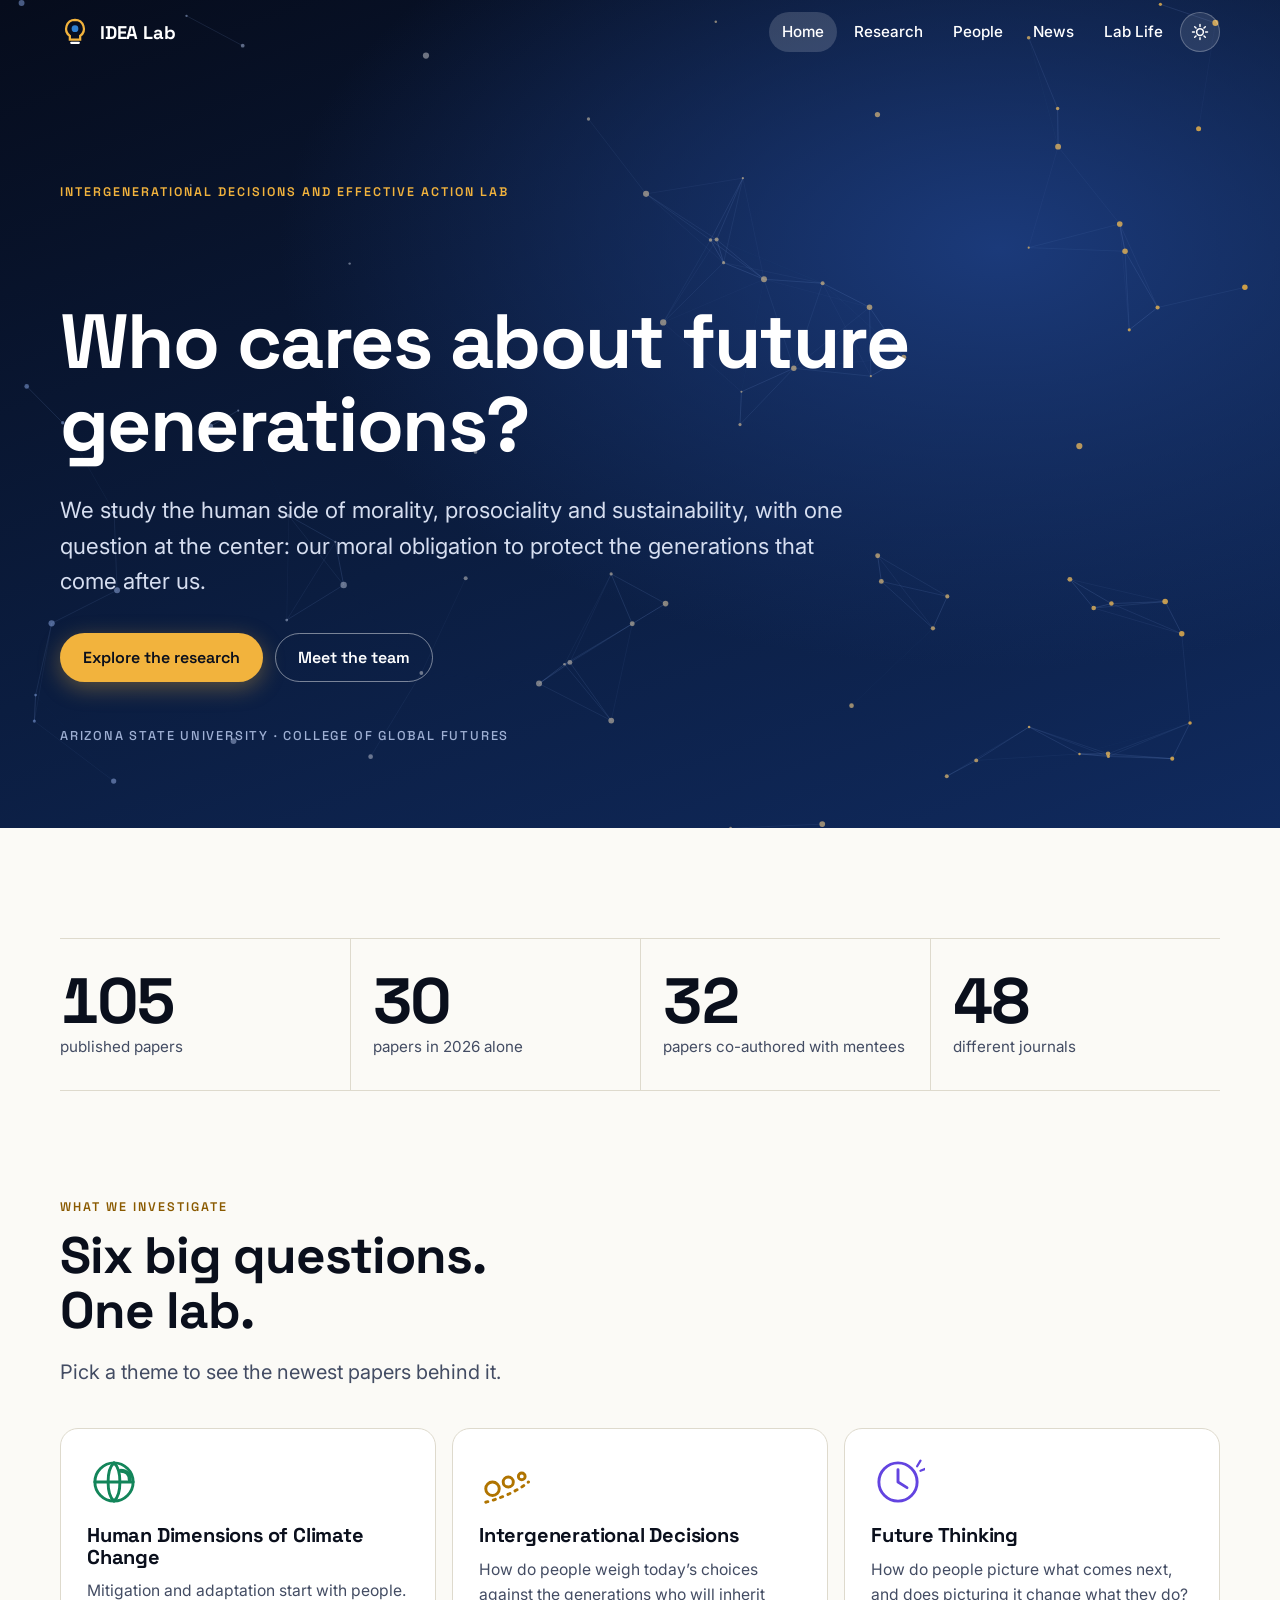
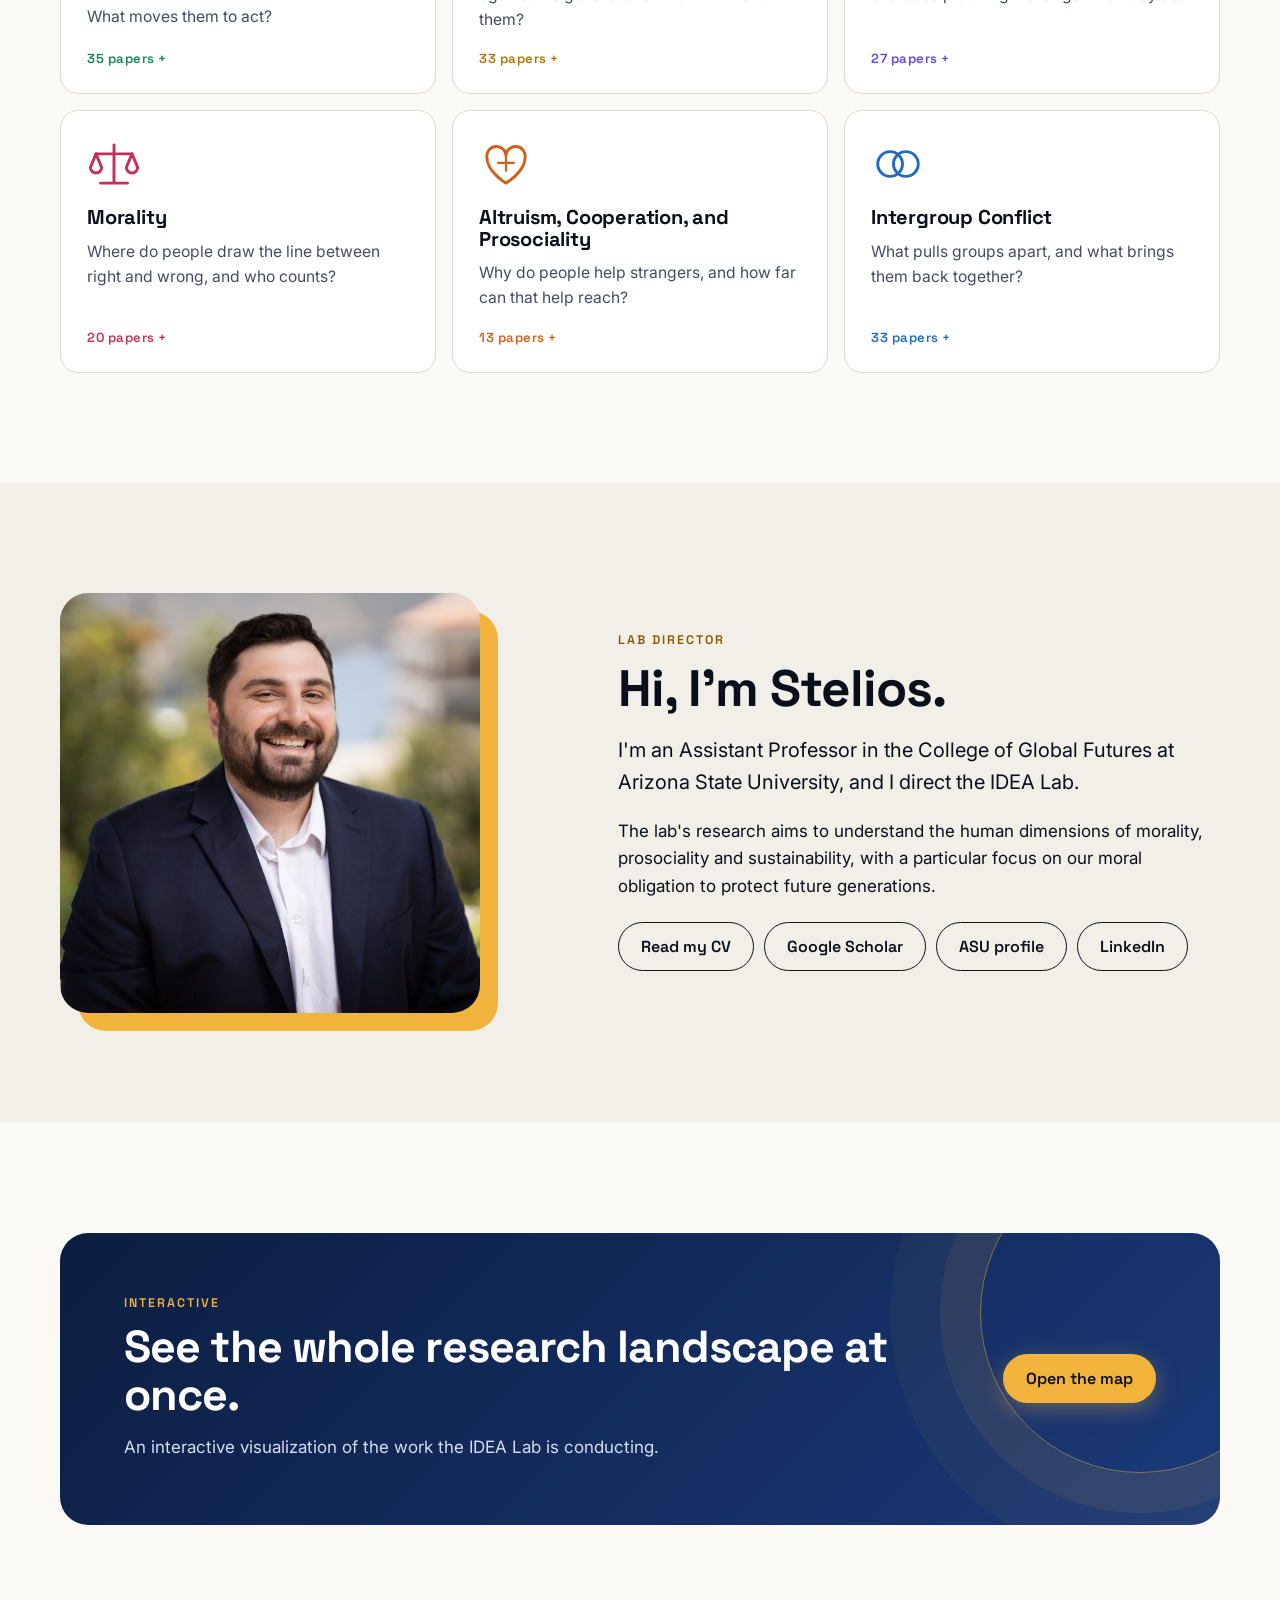
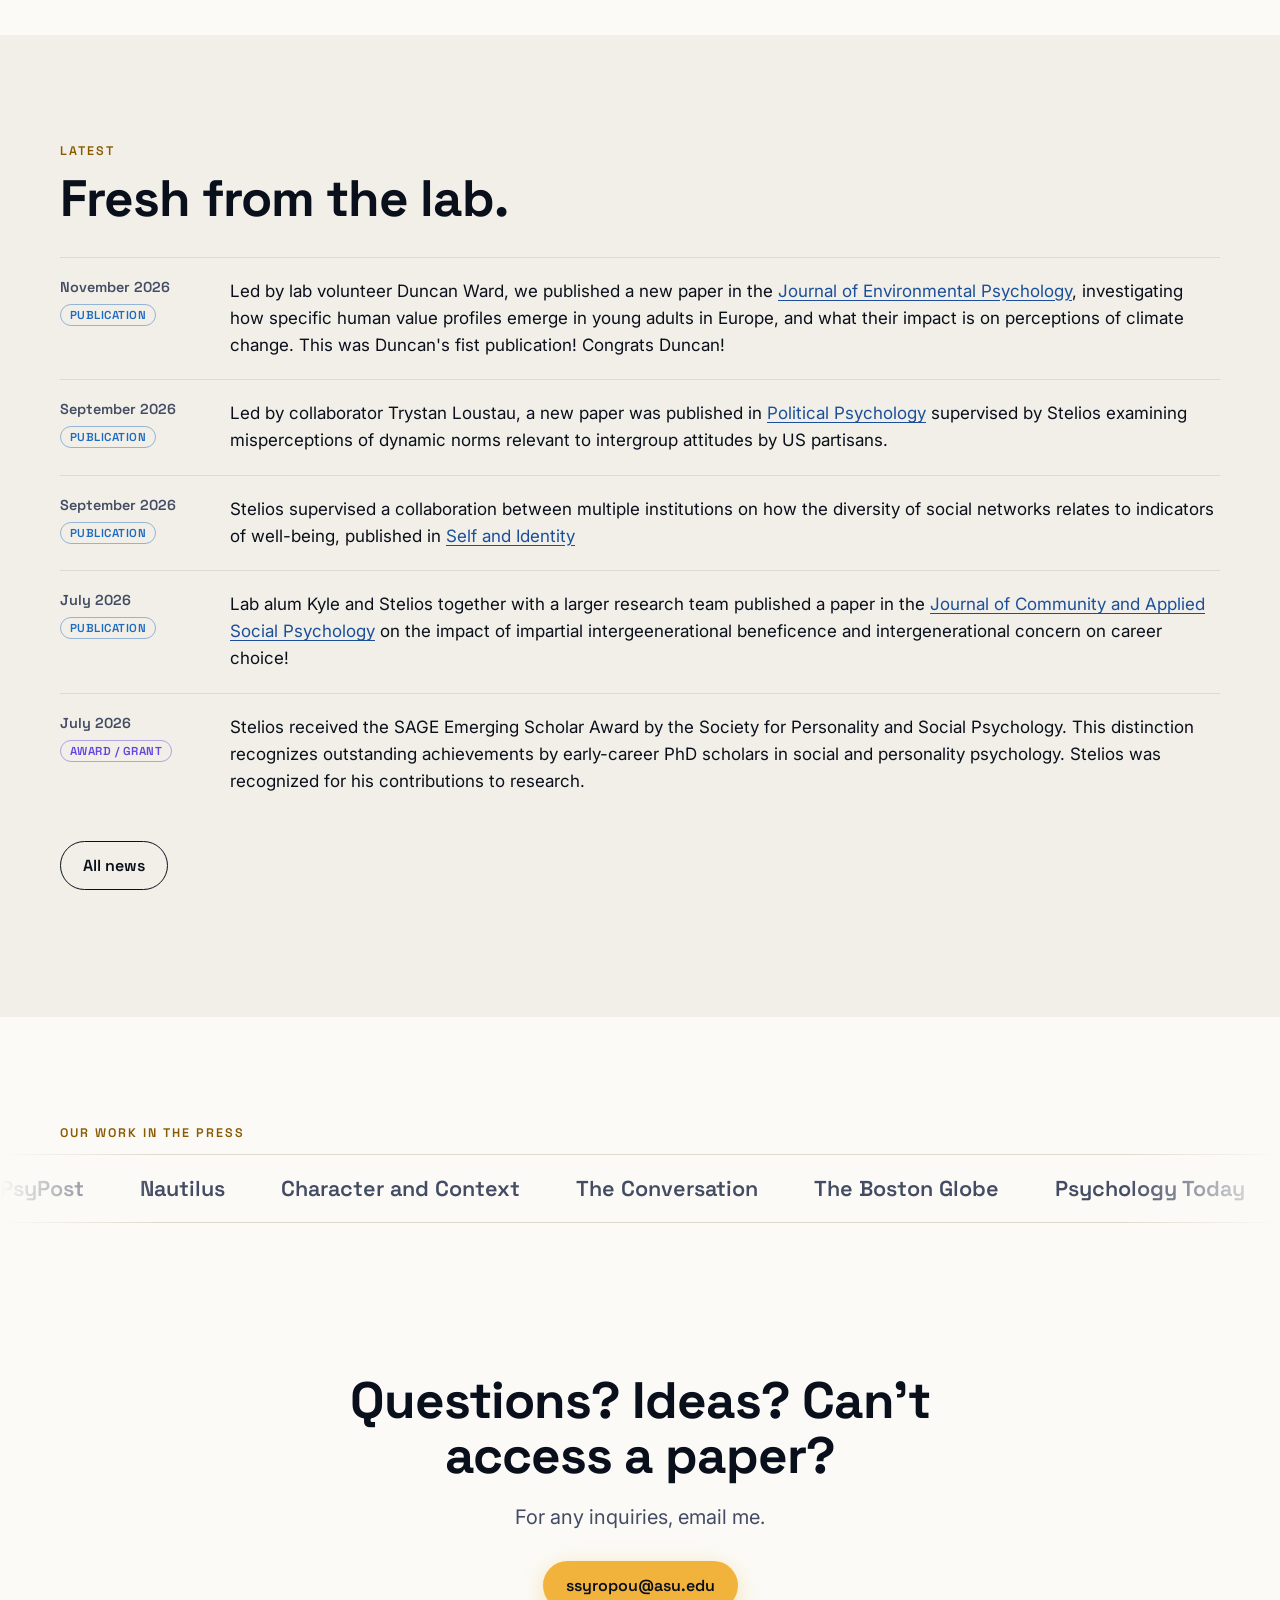
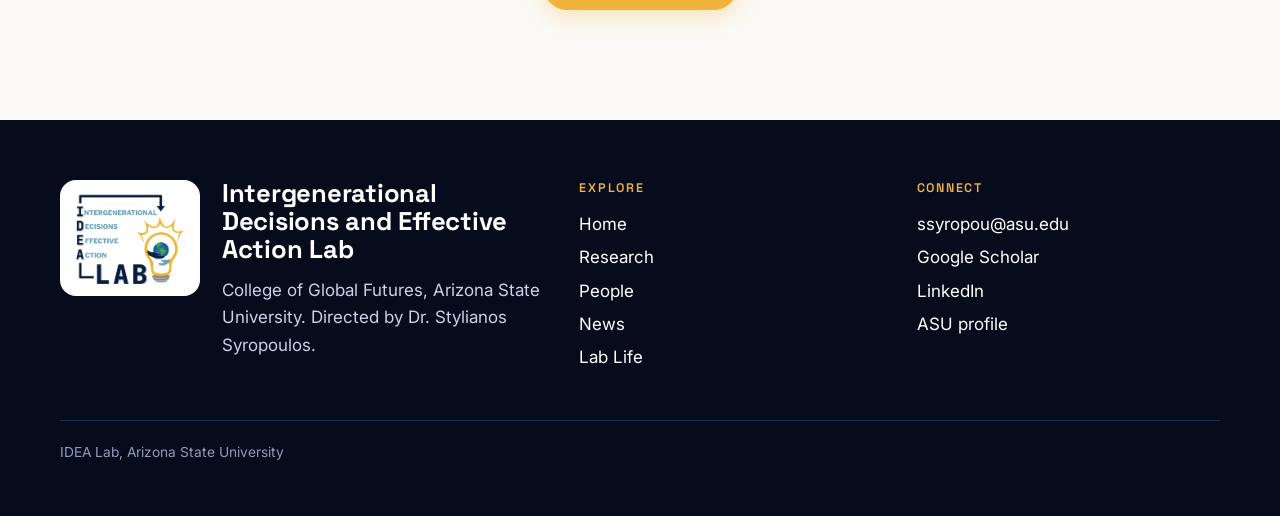
==== commit 5983a79d: "Add lab logo to footer, Dr. title, shorten intro Co-Authored-By: Claude Fable 5.2 <noreply@anthropic" ====
--- a/index.html
+++ b/index.html
@@ -51,7 +51,7 @@
     <div class="reveal">
       <span class="eyebrow">Lab director</span>
       <h2>Hi, I'm Stelios.</h2>
-      <p class="lede" style="margin-top:18px;color:var(--ink)">I'm Stylianos Syropoulos, an Assistant Professor in the College of Global Futures at Arizona State University, and I direct the IDEA Lab.</p>
+      <p class="lede" style="margin-top:18px;color:var(--ink)">I'm an Assistant Professor in the College of Global Futures at Arizona State University, and I direct the IDEA Lab.</p>
       <p>The lab's research aims to understand the human dimensions of morality, prosociality and sustainability, with a particular focus on our moral obligation to protect future generations.</p>
       <div class="links">
         <a class="btn line" href="https://drive.google.com/file/d/1bDPRRRMNZccow4m5jPc5edH4H73I4Wsi/view?usp=sharing" target="_blank" rel="noopener">Read my CV</a>
--- a/assets/css/site.css
+++ b/assets/css/site.css
@@ -345,6 +345,9 @@
 footer { background: #060c1c; color: #c9d2e6; padding: 60px 0 40px; margin-top: 0; }
 footer .cols { display: grid; grid-template-columns: 1.6fr 1fr 1fr; gap: 34px; }
 footer h3 { color: #fff; font-size: 1.6rem; }
+.foot-id { display: flex; gap: 22px; align-items: flex-start; }
+.foot-id img { width: 140px; flex: none; background: #fff; border-radius: 16px; padding: 12px; }
+@media (max-width: 520px) { .foot-id { flex-direction: column; } }
 footer h4 { font: 600 .78rem var(--display); letter-spacing: .14em; text-transform: uppercase; color: var(--gold); margin: 0 0 12px; }
 footer a { color: #fff; text-decoration: none; display: block; padding: 3px 0; }
 footer a:hover { text-decoration: underline; }
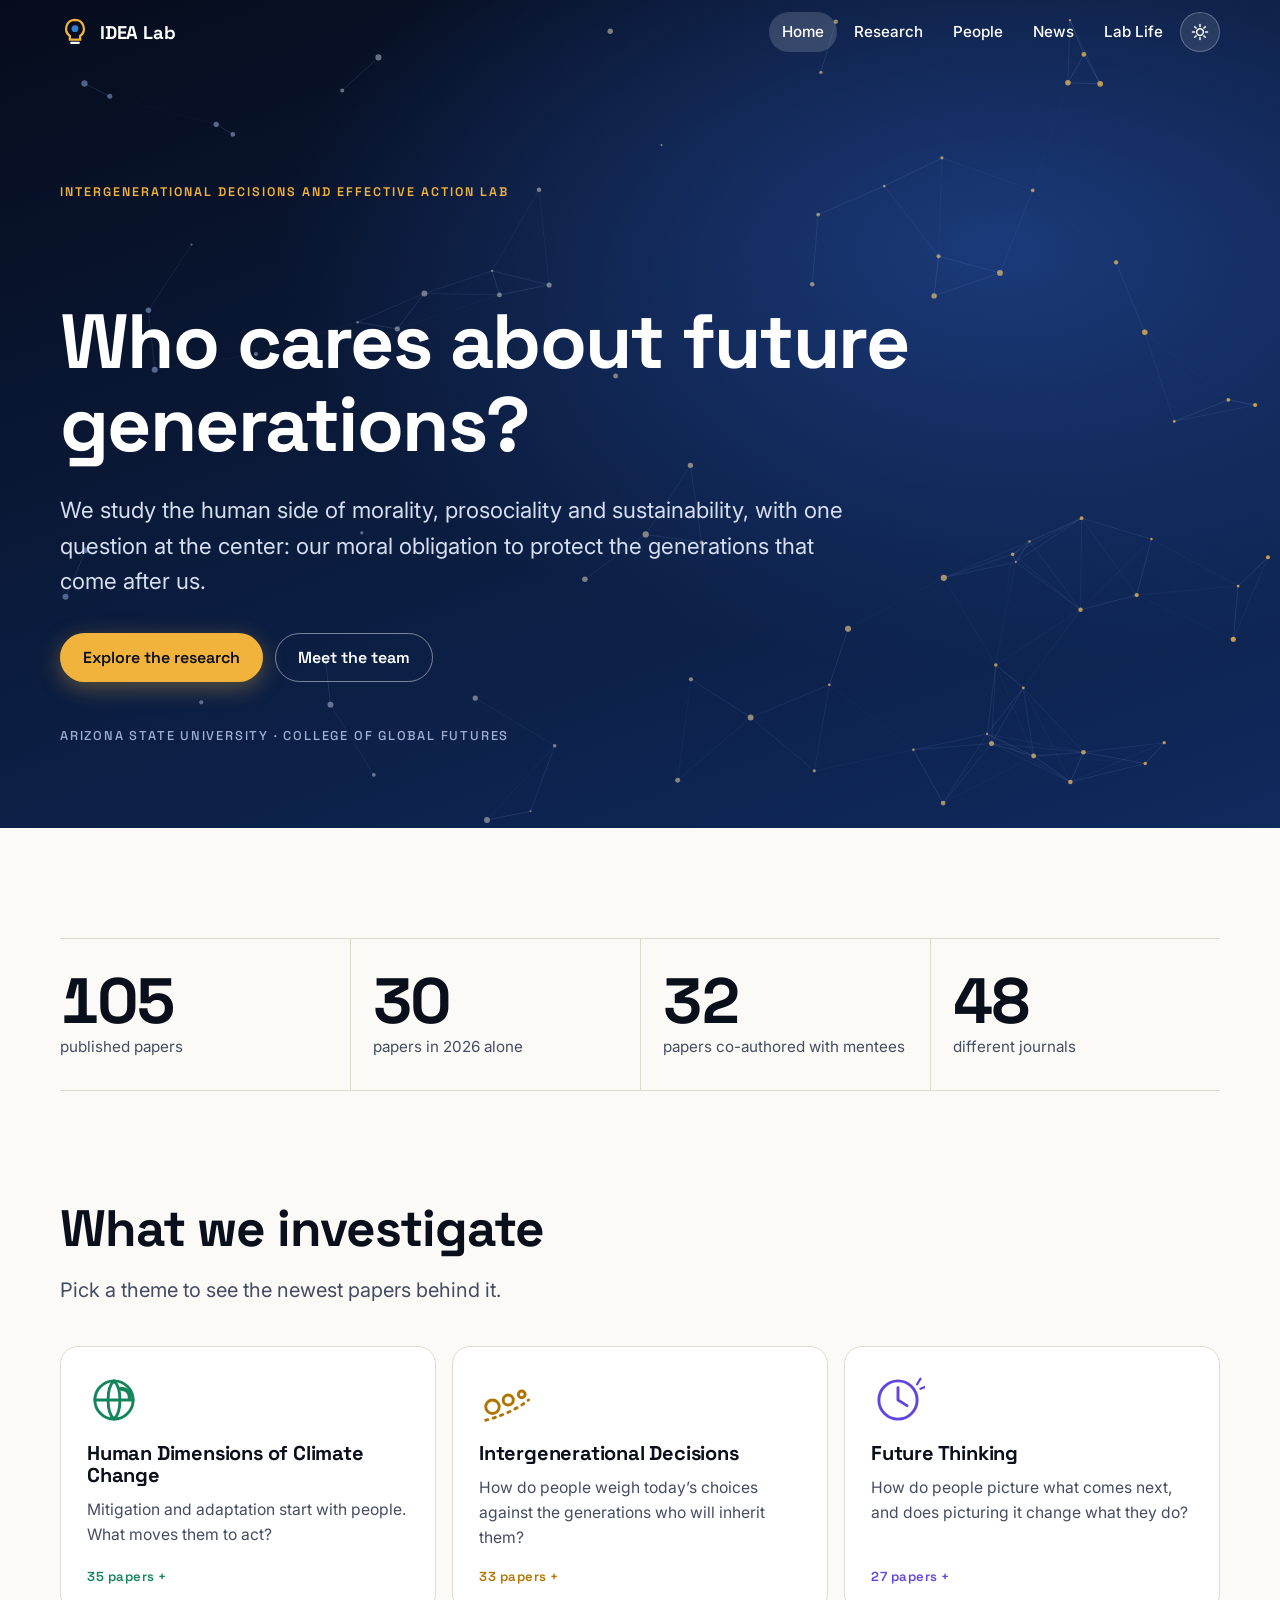
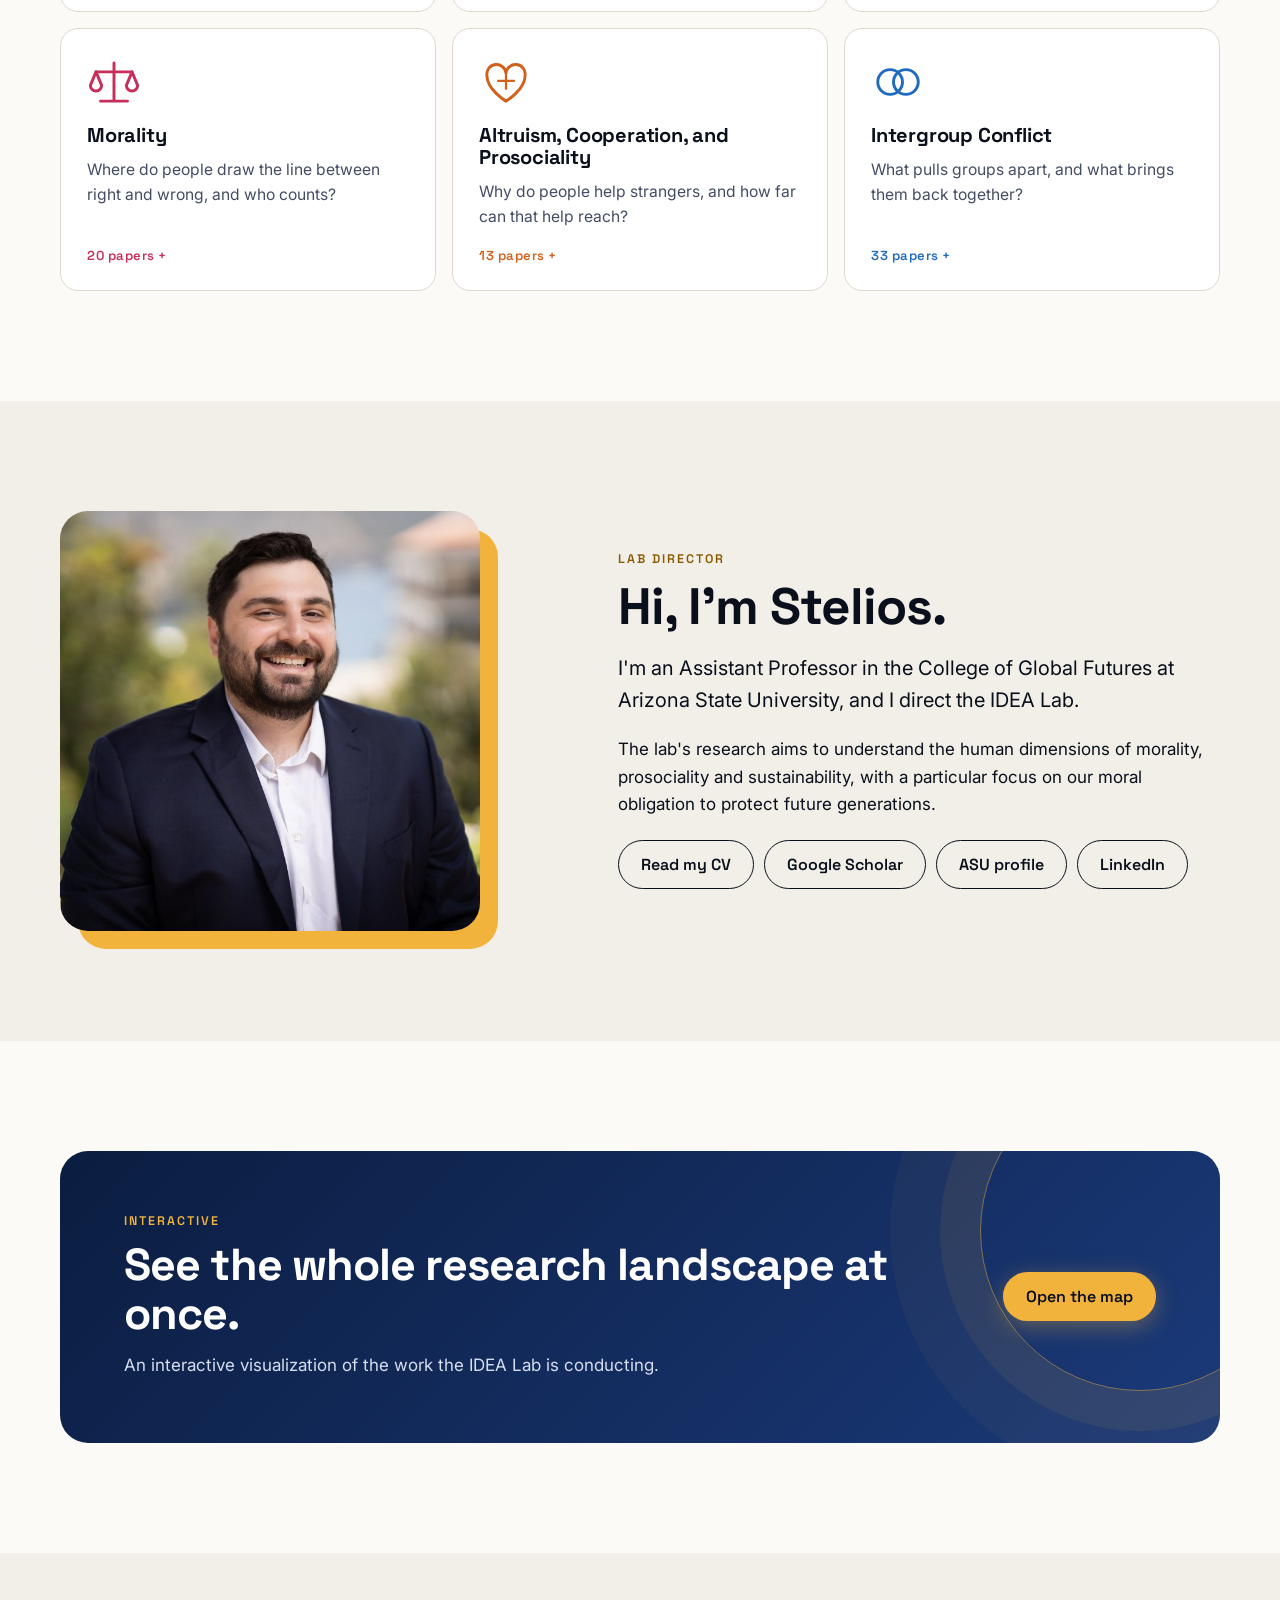
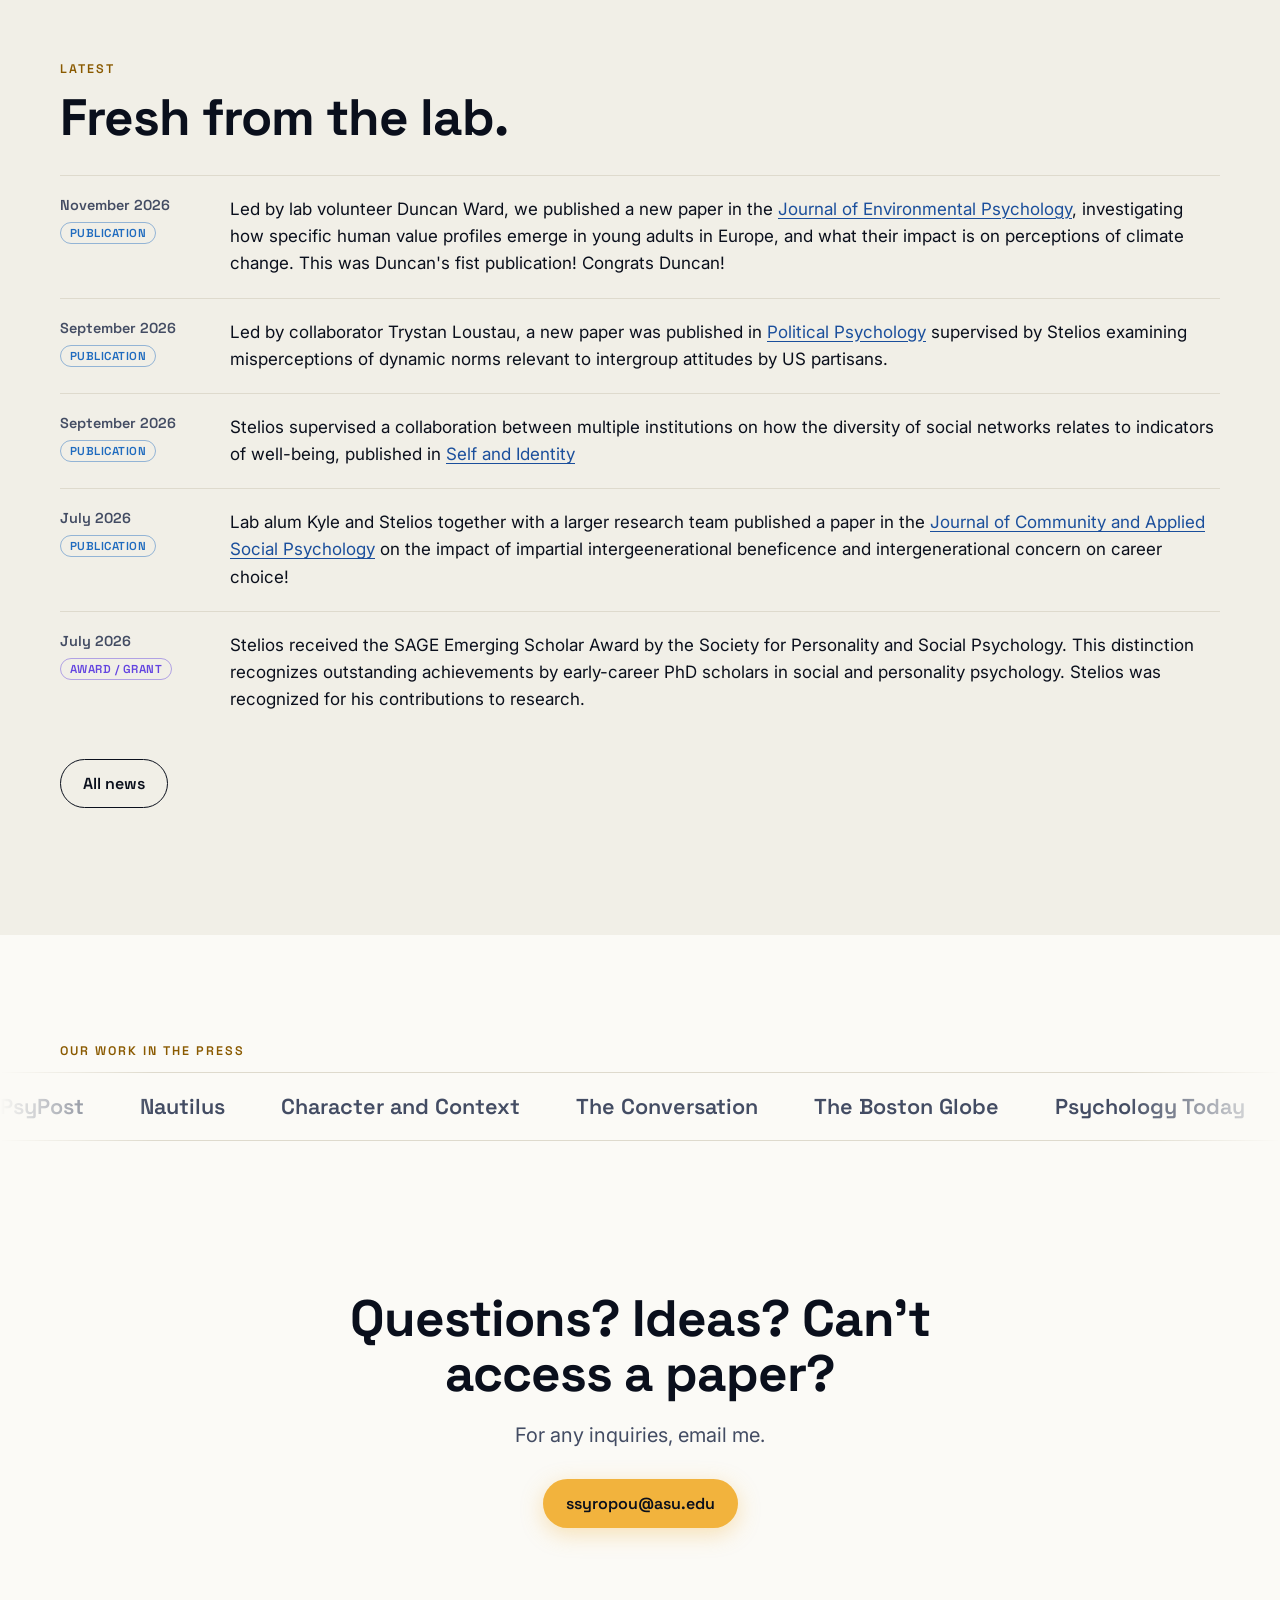
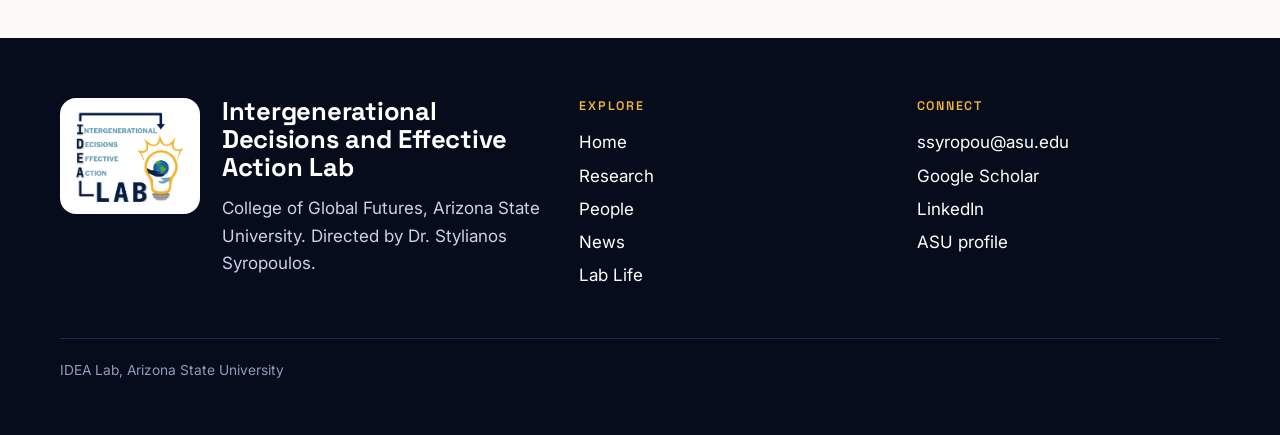
==== commit 285a6f68: "Plainer headings and empty-state text Co-Authored-By: Claude Fable 5.2 <noreply@anthropic.com>" ====
--- a/index.html
+++ b/index.html
@@ -38,8 +38,7 @@
 
 <section class="section">
   <div class="wrap">
-    <span class="eyebrow">What we investigate</span>
-    <h2>Six big questions.<br>One lab.</h2>
+    <h2>What we investigate</h2>
     <p class="lede" style="margin-top:18px">Pick a theme to see the newest papers behind it.</p>
     <div class="themes" id="themes"></div>
   </div>
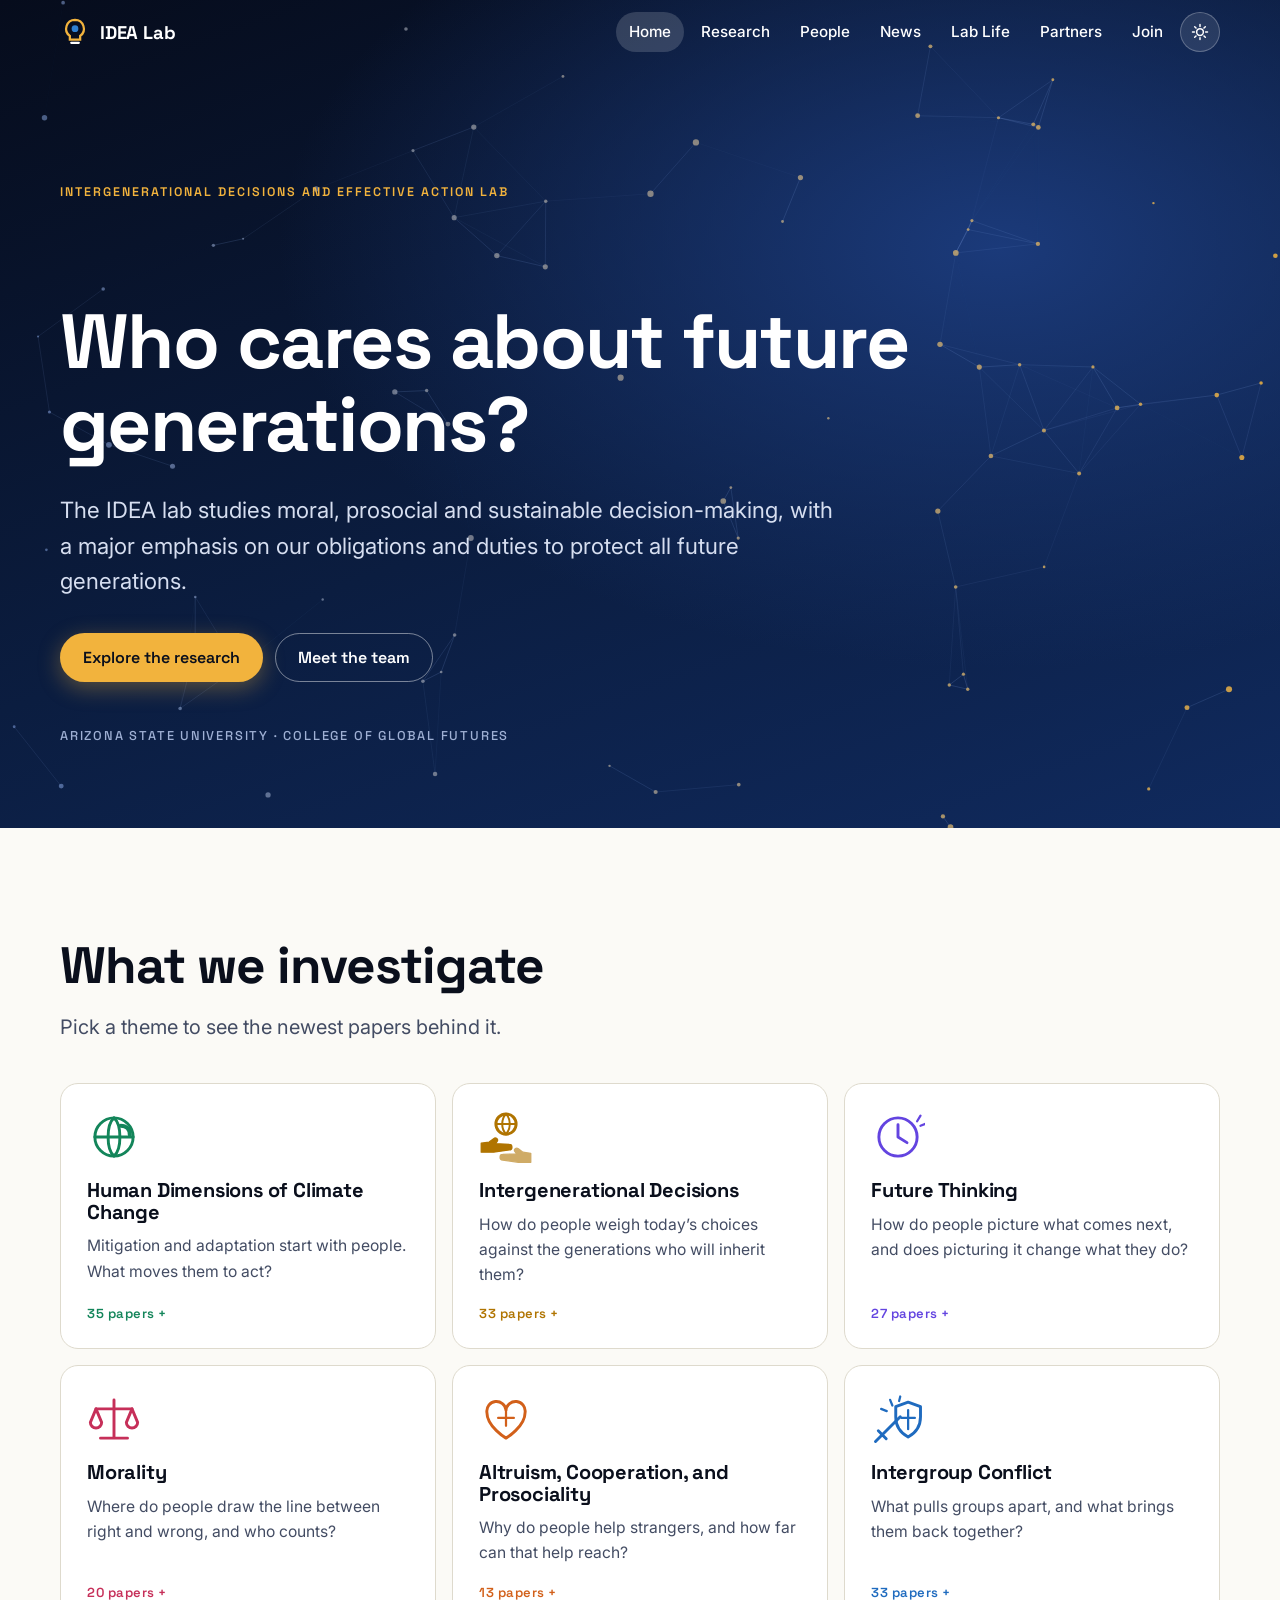
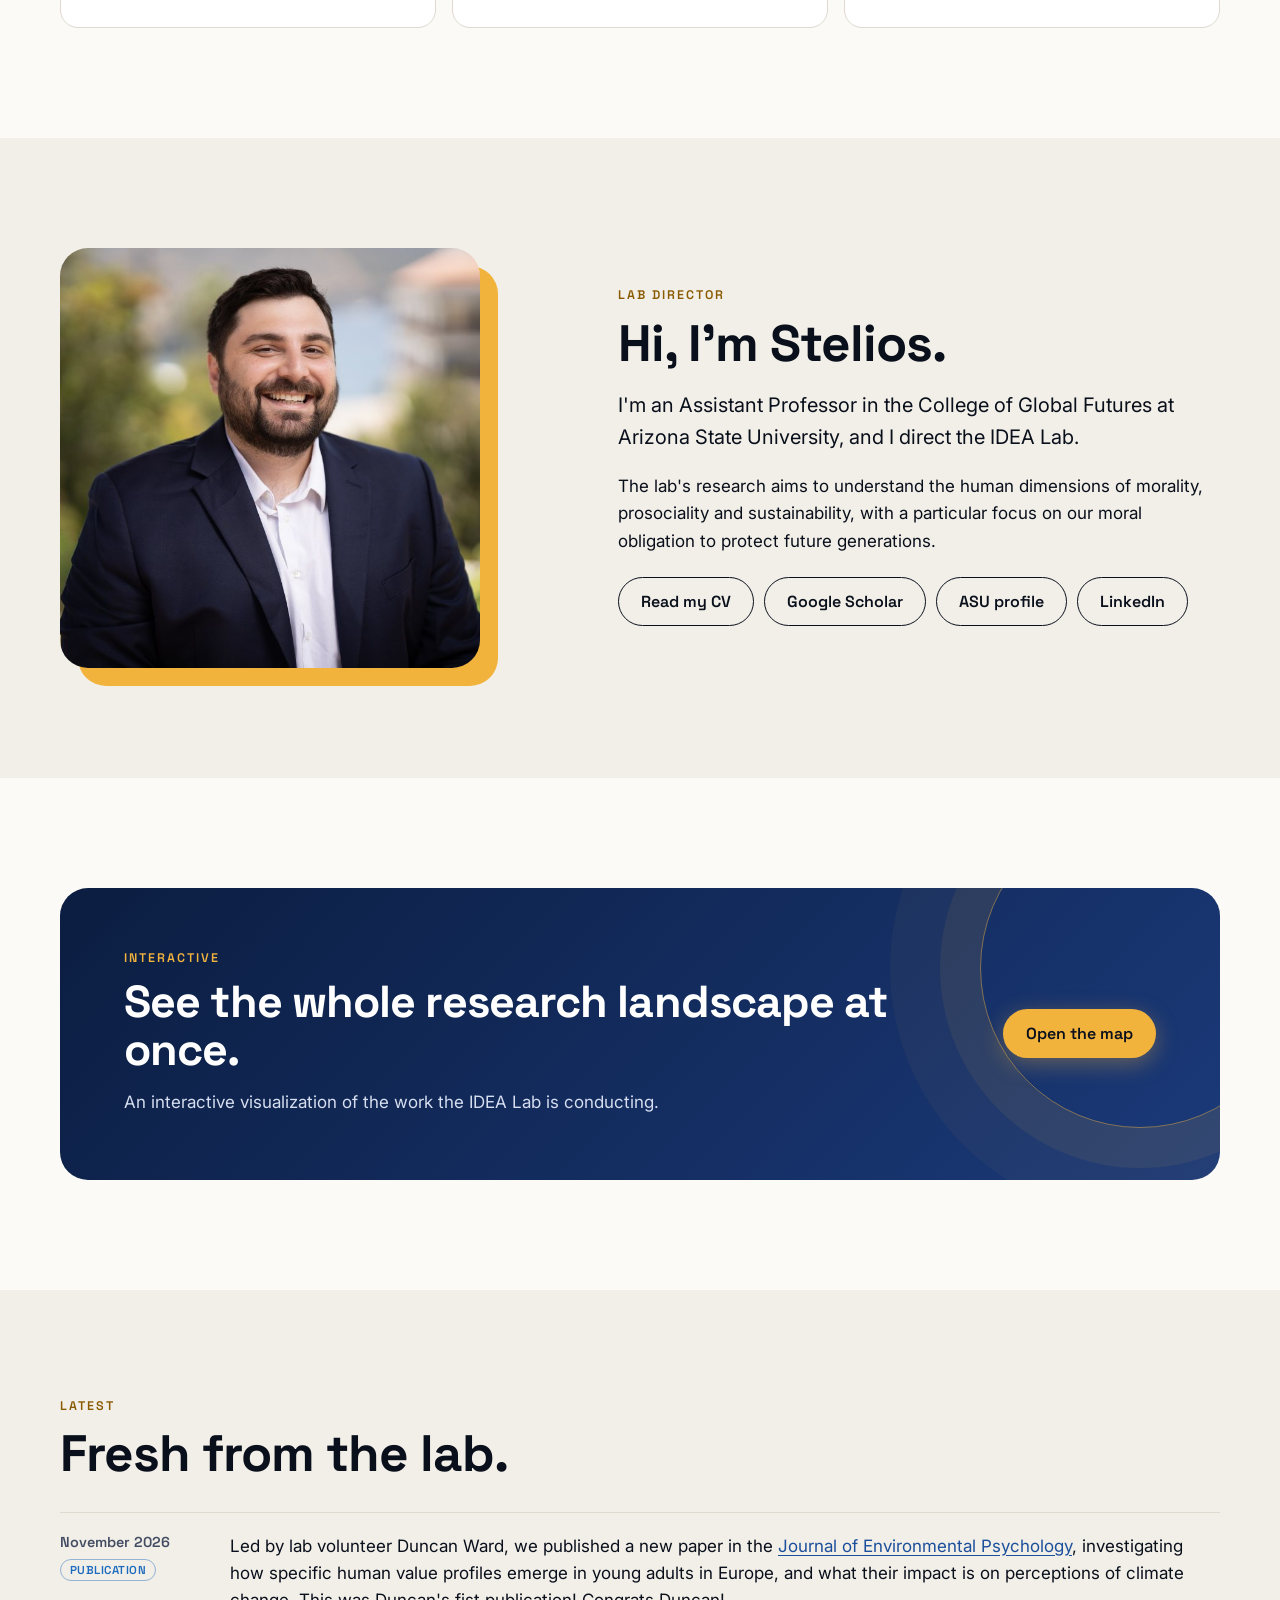
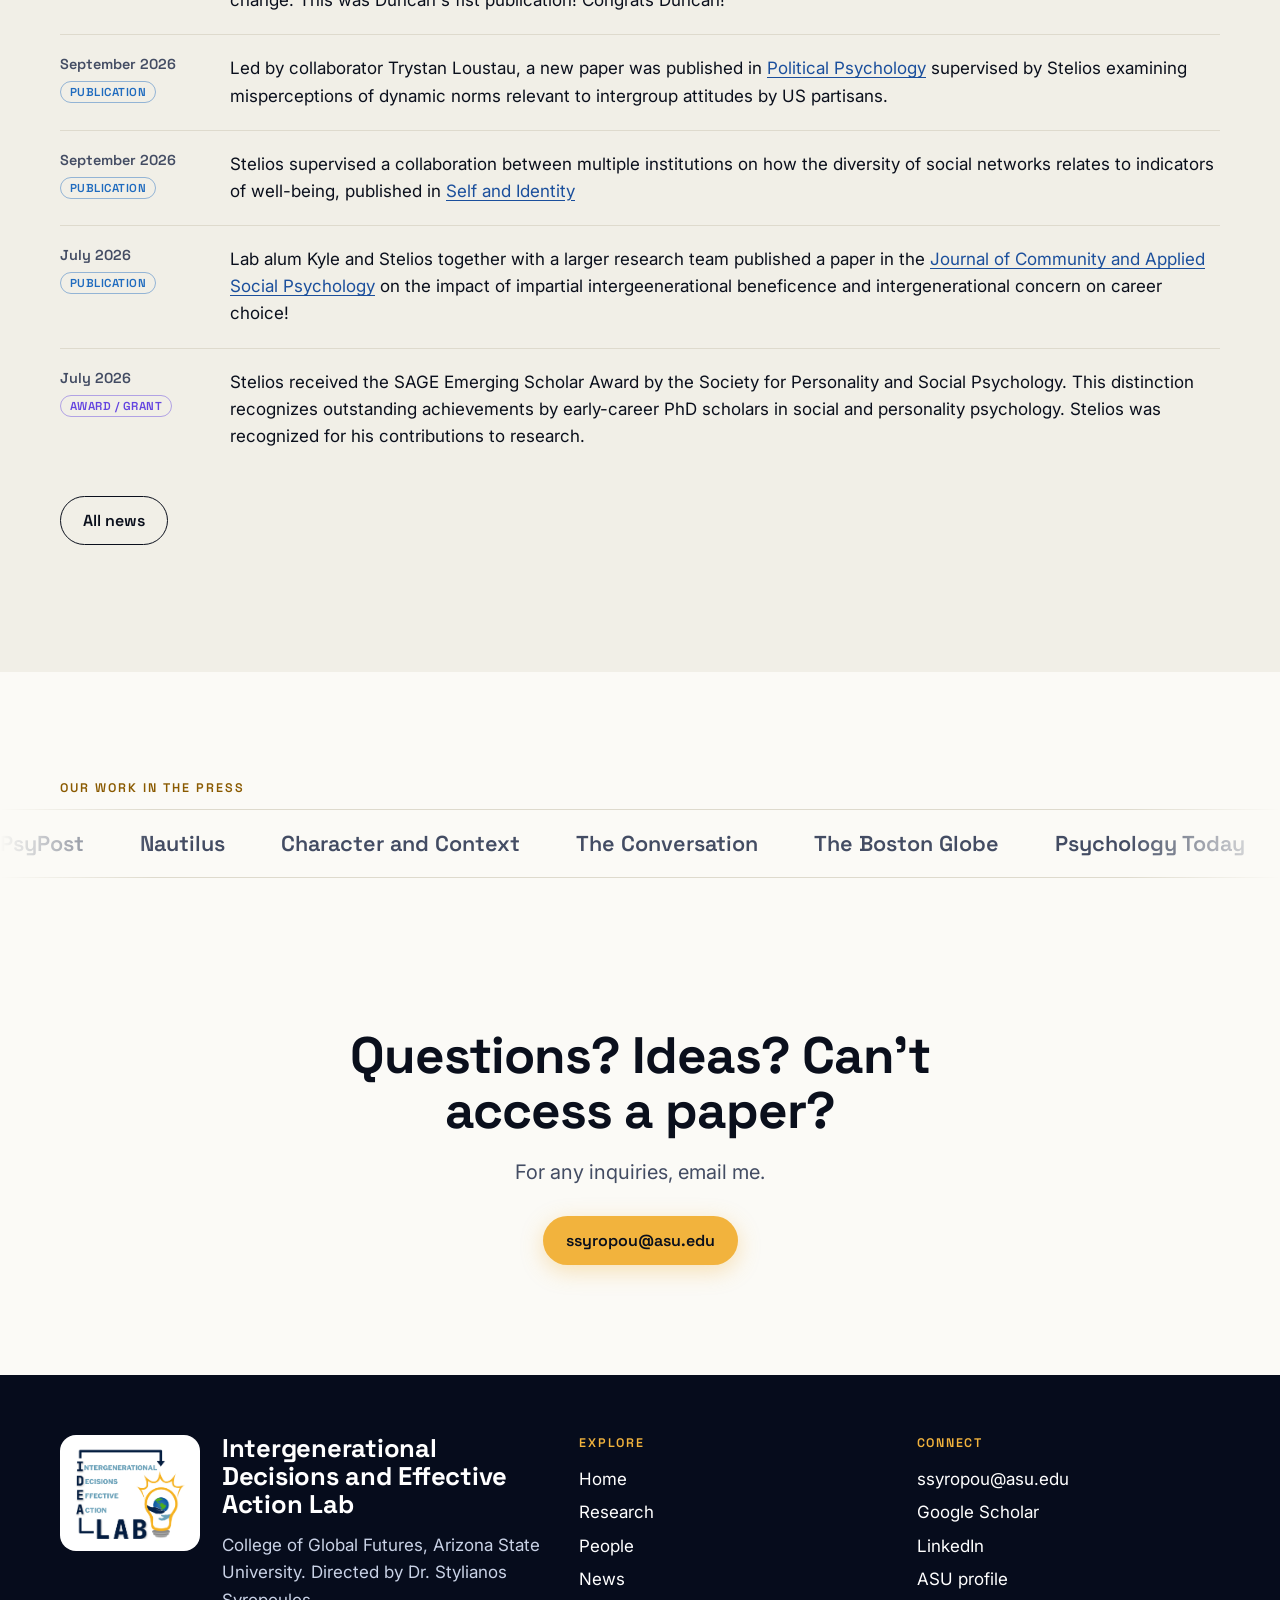
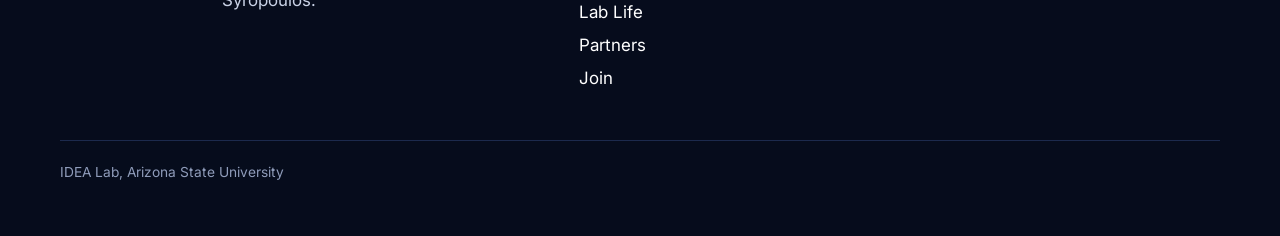
==== commit 4b3aff96: "Remove home stats, reword hero text, redraw intergenerational and intergroup icons Co-Authored-By: C" ====
--- a/index.html
+++ b/index.html
@@ -23,17 +23,13 @@
   <div class="wrap">
     <span class="eyebrow">Intergenerational Decisions and Effective Action Lab</span>
     <h1><span class="rot">Who cares about future generations?</span></h1>
-    <p>We study the human side of morality, prosociality and sustainability, with one question at the center: our moral obligation to protect the generations that come after us.</p>
+    <p>The IDEA lab studies moral, prosocial and sustainable decision-making, with a major emphasis on our obligations and duties to protect all future generations.</p>
     <div class="cta">
       <a class="btn gold" href="research.html">Explore the research</a>
       <a class="btn ghost" href="people.html">Meet the team</a>
     </div>
     <span class="scroll-hint">Arizona State University · College of Global Futures</span>
   </div>
-</section>
-
-<section class="section" style="padding-bottom:0">
-  <div class="wrap"><div class="stats" id="stats"></div></div>
 </section>
 
 <section class="section">
--- a/assets/css/site.css
+++ b/assets/css/site.css
@@ -341,6 +341,32 @@
 .lightbox .icon-btn { position: absolute; background: rgba(255, 255, 255, .14); border-color: rgba(255, 255, 255, .3); color: #fff; }
 .lightbox .prev { left: 14px; top: 50%; } .lightbox .next { right: 14px; top: 50%; } .lightbox .x { top: 14px; right: 14px; }
 
+/* partners + join */
+.partners { display: grid; grid-template-columns: repeat(auto-fill, minmax(240px, 1fr)); gap: 16px; margin-top: 26px; }
+.partner {
+  background: var(--card); border: 1px solid var(--line); border-radius: var(--radius); padding: 24px;
+  text-decoration: none; color: var(--ink); display: flex; flex-direction: column; gap: 14px; transition: transform .2s, box-shadow .2s, border-color .2s;
+}
+a.partner:hover { transform: translateY(-4px); box-shadow: var(--shadow); border-color: var(--gold); }
+.partner .mono { width: 58px; height: 58px; border-radius: 14px; background: var(--navy); color: var(--gold); display: grid; place-items: center; font: 700 1.05rem var(--display); letter-spacing: .04em; }
+.partner .more { color: var(--link); font-size: .9rem; margin-top: auto; }
+.routes { display: grid; grid-template-columns: repeat(2, 1fr); gap: 16px; margin-top: 34px; }
+@media (max-width: 760px) { .routes { grid-template-columns: 1fr; } }
+.route { background: var(--card); border: 1px solid var(--line); border-radius: var(--radius); padding: 28px; display: flex; flex-direction: column; gap: 12px; align-items: flex-start; transition: transform .2s, box-shadow .2s; }
+.route:hover { transform: translateY(-4px); box-shadow: var(--shadow); }
+.route p { color: var(--muted); margin: 0; }
+.route .btn { margin-top: auto; }
+.note { background: var(--card); border: 1px solid var(--line); border-left: 5px solid var(--gold); border-radius: 12px; padding: 20px 24px; margin-top: 30px; max-width: 78ch; }
+.note p { margin: 0; }
+@media (max-width: 980px) {
+  #menu-btn { display: grid; margin-left: auto; }
+  .nav-links { position: absolute; top: 64px; left: 0; right: 0; flex-direction: column; align-items: stretch; background: var(--bg); border-bottom: 1px solid var(--line); padding: 10px 20px 18px; margin: 0; display: none; }
+  .nav-links.open { display: flex; }
+  .nav-links a { padding: 12px 14px; font-size: 1.05rem; }
+  #theme-btn { align-self: flex-start; margin-top: 6px; }
+  body.home #nav:not(.scrolled) .nav-links { background: #0b1d40; }
+}
+
 /* footer */
 footer { background: #060c1c; color: #c9d2e6; padding: 60px 0 40px; margin-top: 0; }
 footer .cols { display: grid; grid-template-columns: 1.6fr 1fr 1fr; gap: 34px; }
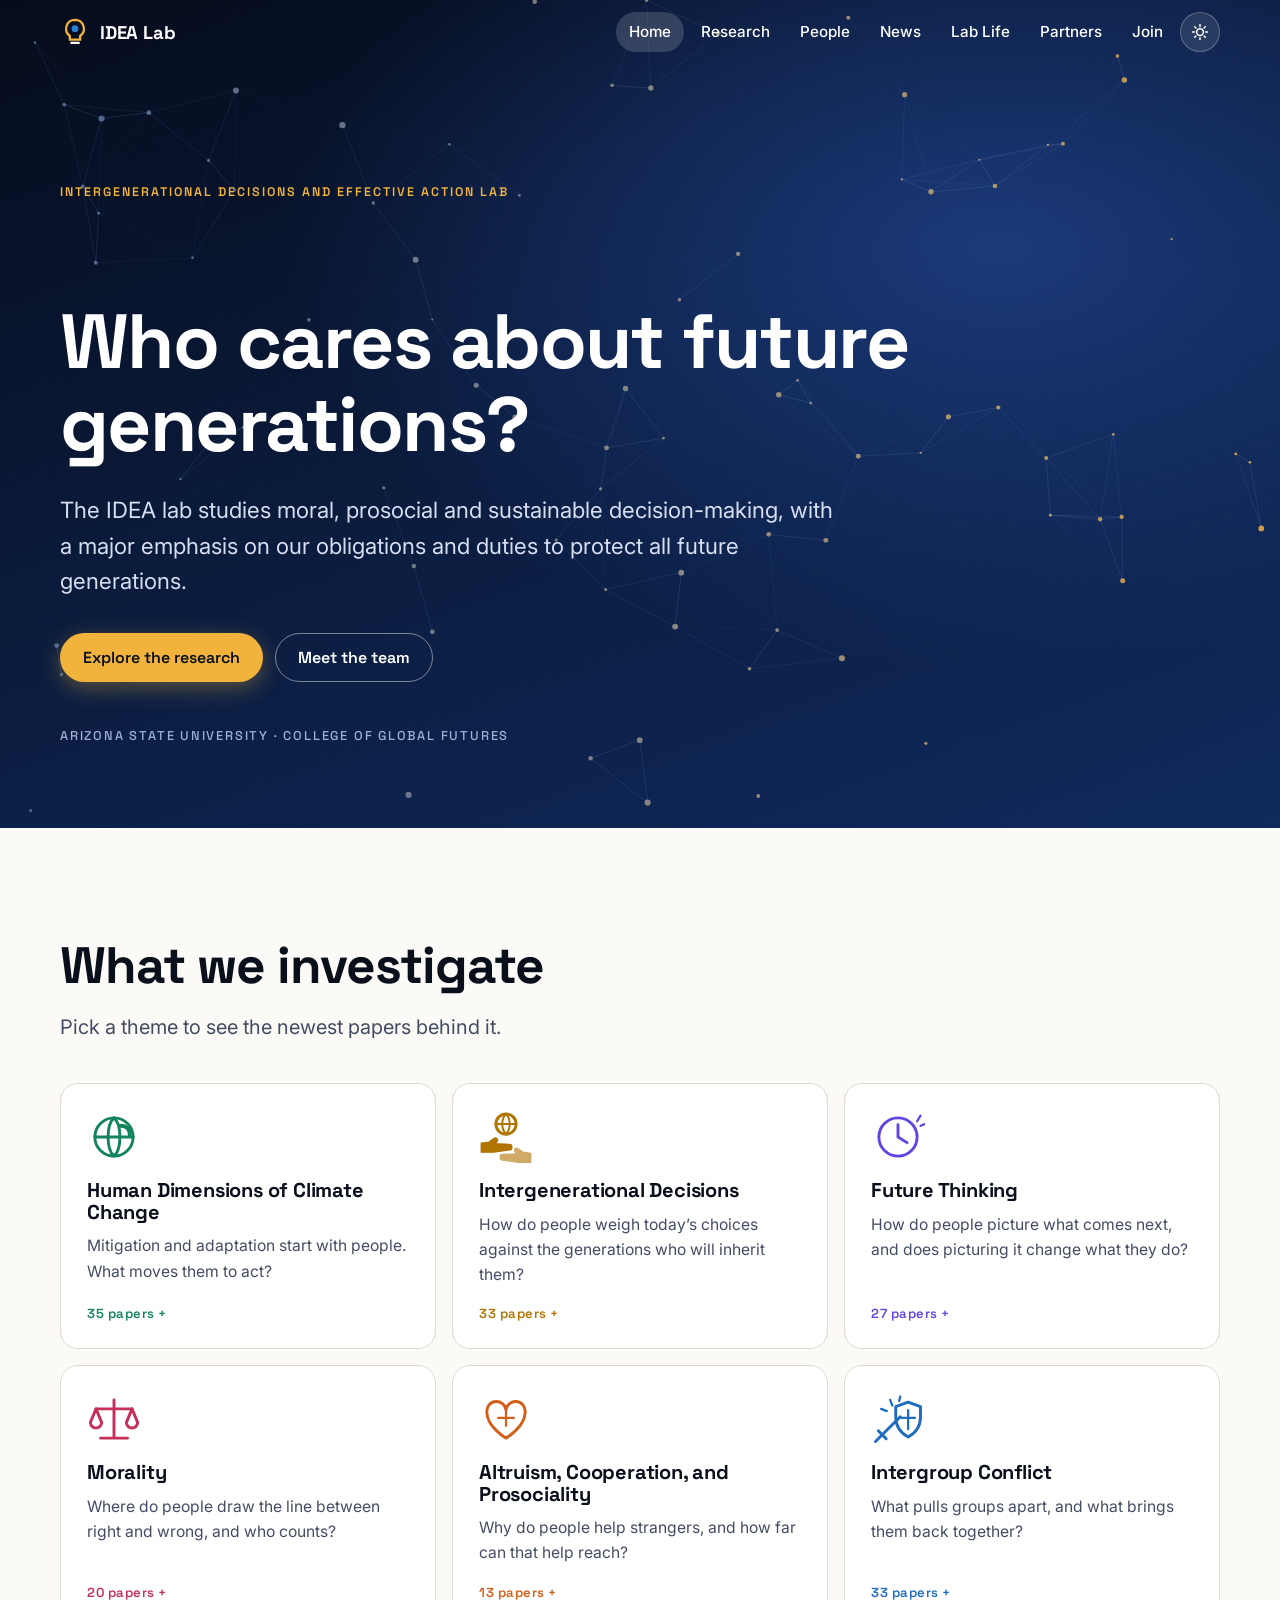
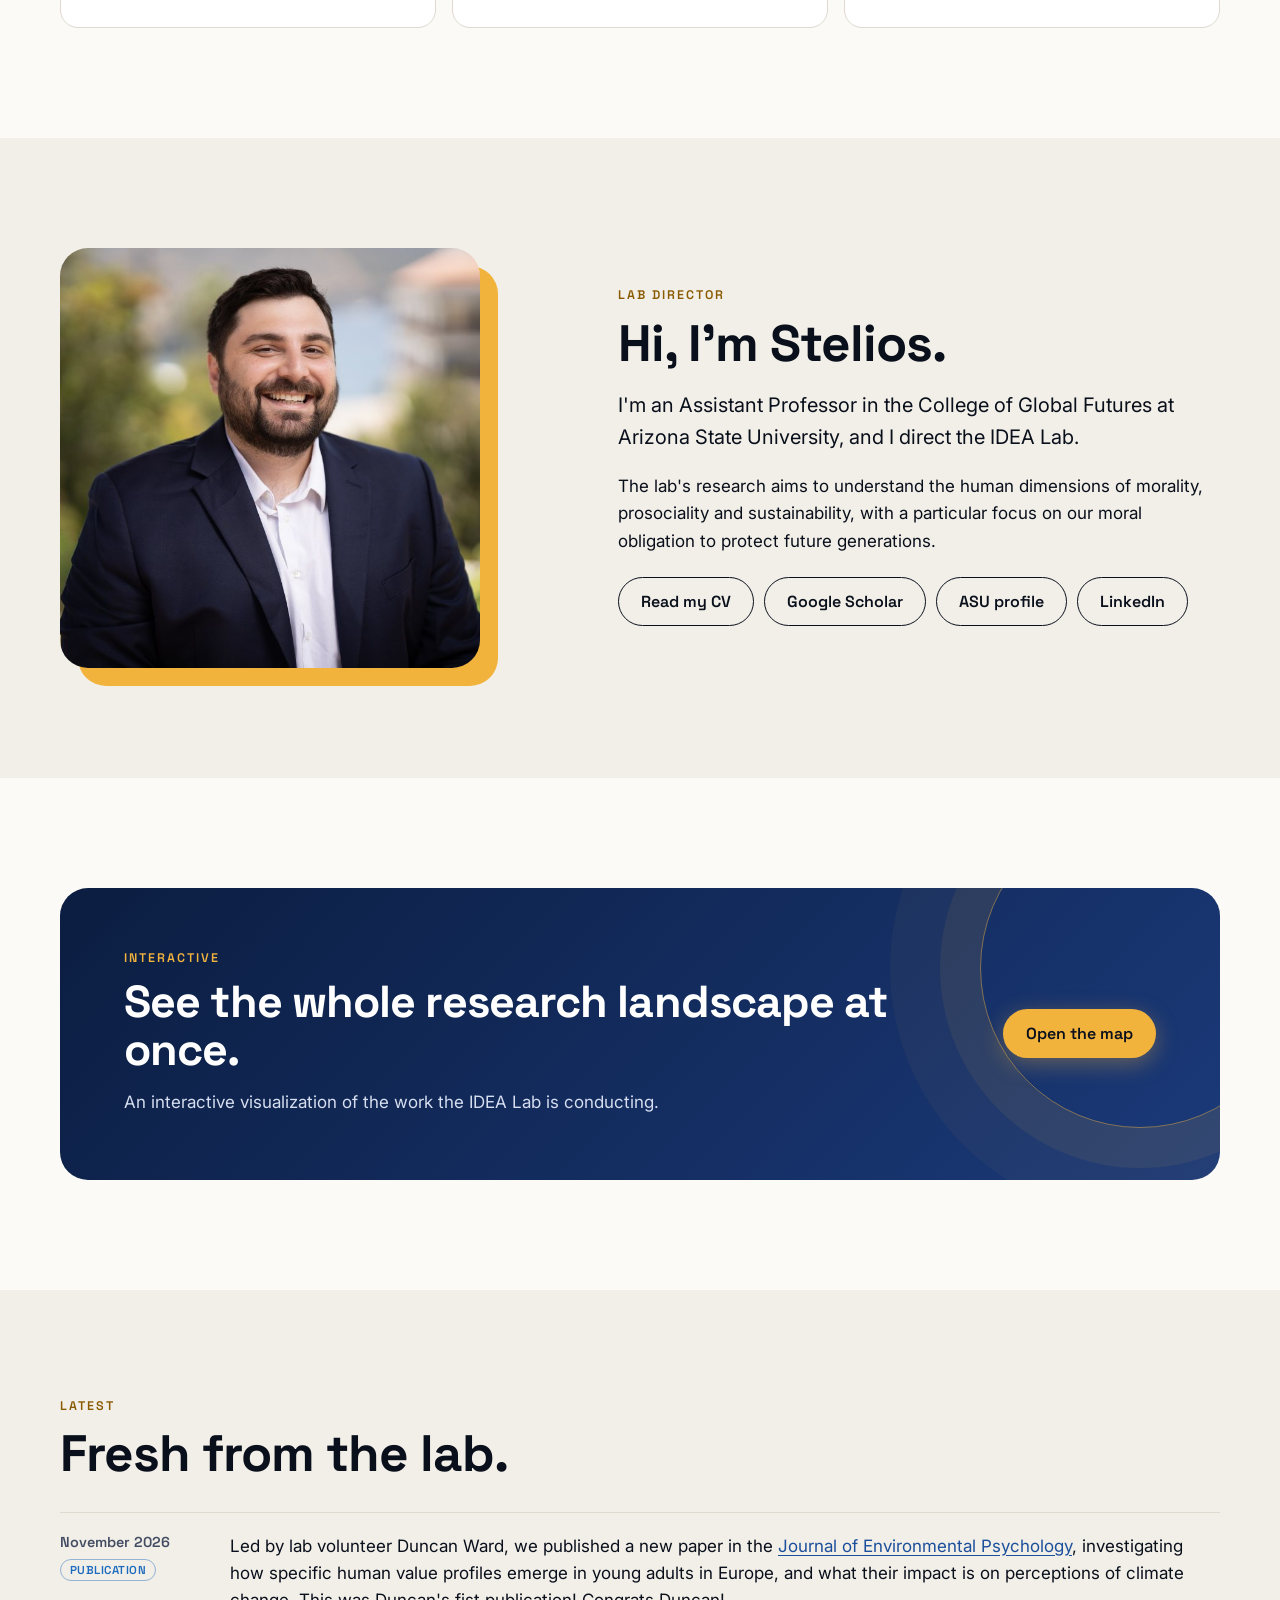
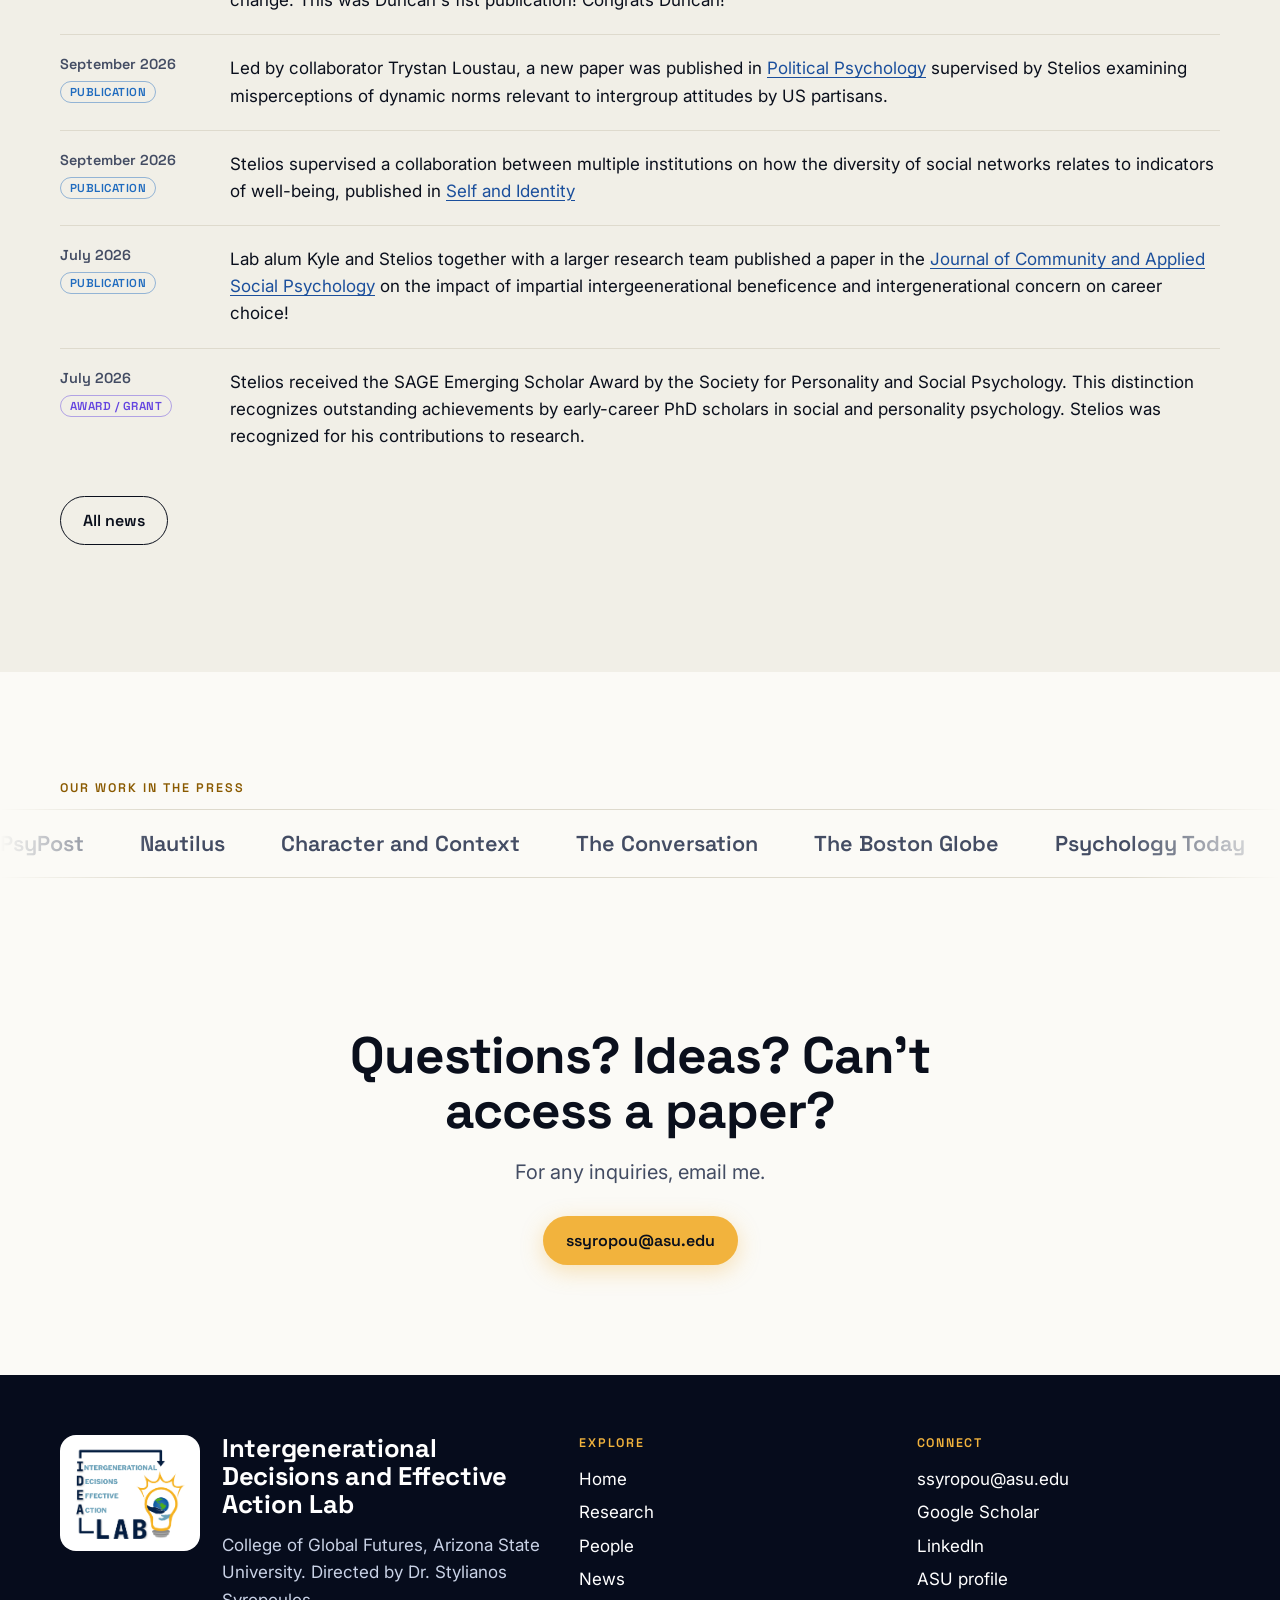
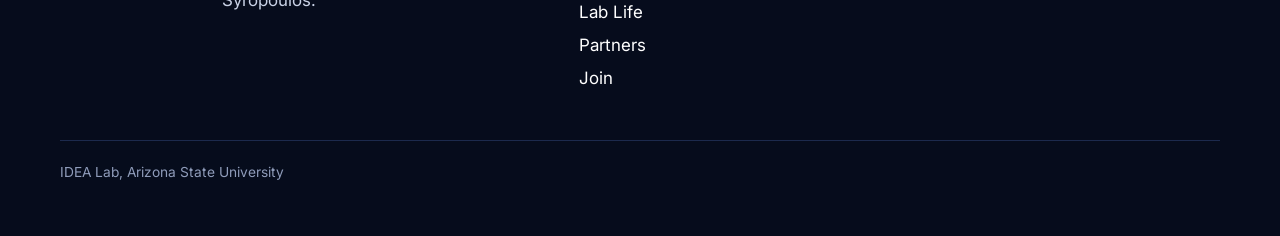
==== commit c39bf241: "Version asset URLs so browsers never mix old scripts with new pages Co-Authored-By: Claude Fable 5.2" ====
--- a/index.html
+++ b/index.html
@@ -12,7 +12,7 @@
 <link rel="preconnect" href="https://fonts.googleapis.com">
 <link rel="preconnect" href="https://fonts.gstatic.com" crossorigin>
 <link href="https://fonts.googleapis.com/css2?family=Inter:wght@400;500;600&family=Space+Grotesk:wght@500;600;700&display=swap" rel="stylesheet">
-<link rel="stylesheet" href="assets/css/site.css">
+<link rel="stylesheet" href="assets/css/site.css?v=202611161948">
 <script>try{var t=localStorage.getItem('theme')||(matchMedia('(prefers-color-scheme: dark)').matches?'dark':'light');document.documentElement.dataset.theme=t}catch(e){}</script>
 </head>
 <body data-page="home" class="home">
@@ -93,6 +93,6 @@
 </section>
 </main>
 <footer id="footer"></footer>
-<script src="assets/js/site.js"></script>
+<script src="assets/js/site.js?v=202611161948"></script>
 </body>
 </html>
